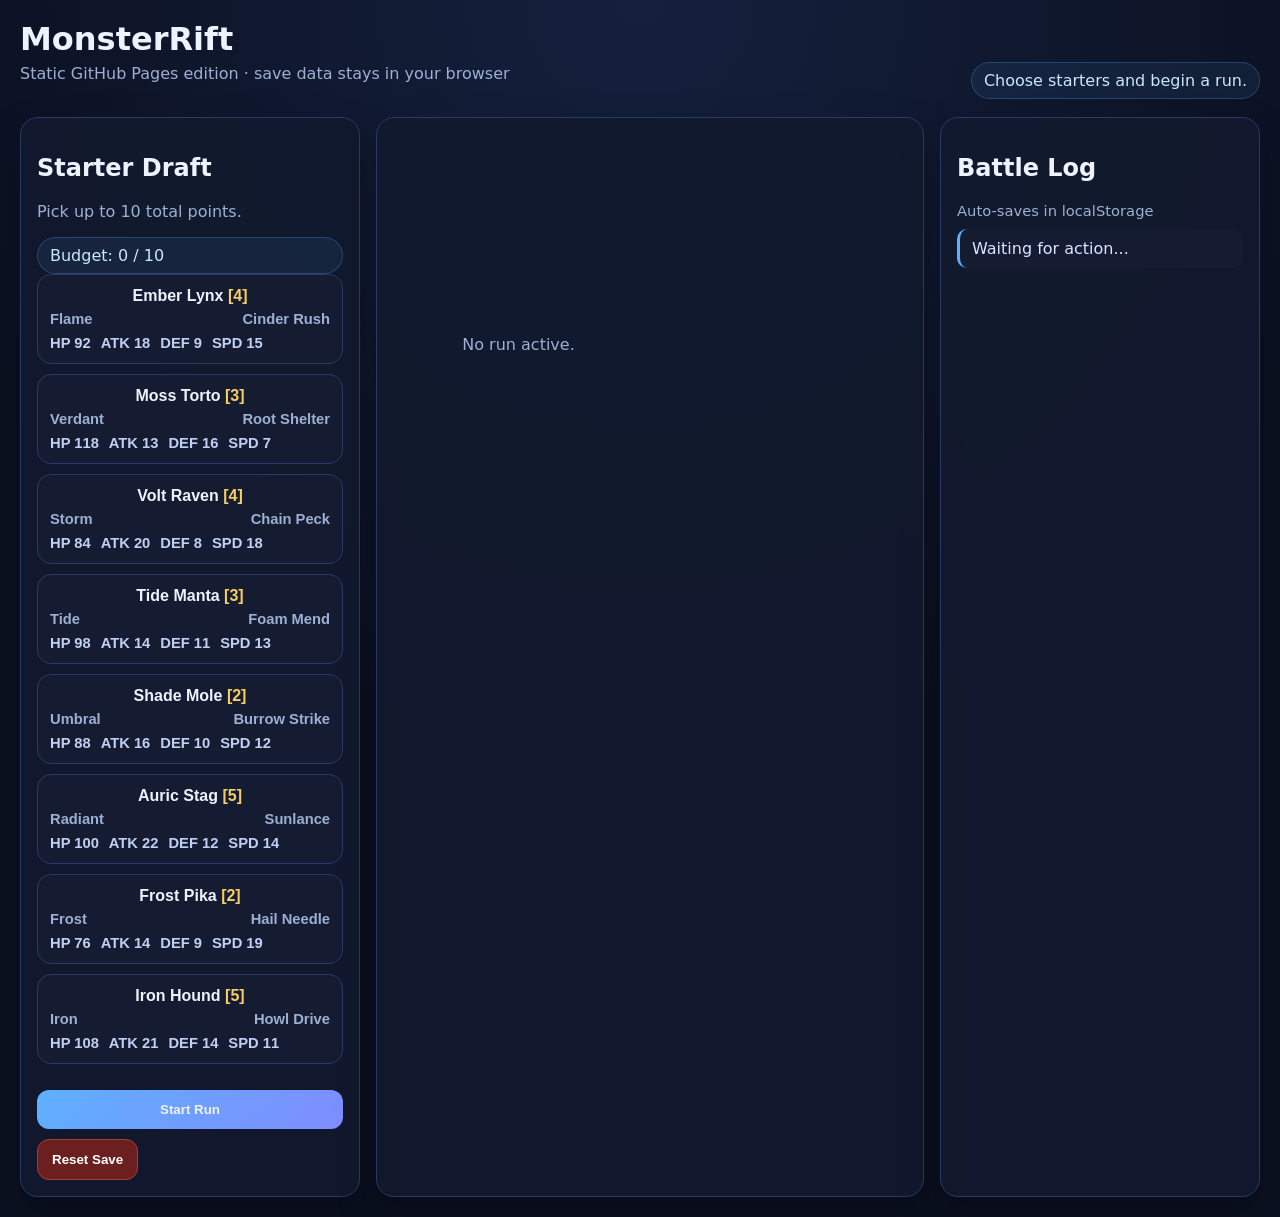
==== index.html @ 5acf32e7 "Add files via upload" ====
<!DOCTYPE html>
<html lang="en">
<head>
  <meta charset="UTF-8" />
  <meta name="viewport" content="width=device-width, initial-scale=1.0" />
  <title>MonsterRift</title>
  <link rel="stylesheet" href="./styles.css" />
</head>
<body>
  <div class="shell">
    <header>
      <div>
        <h1>MonsterRift</h1>
        <p class="subtitle">Static GitHub Pages edition · save data stays in your browser</p>
      </div>
      <div class="meta" id="runMeta">Choose starters and begin a run.</div>
    </header>

    <main class="layout">
      <section class="panel" id="leftPanel">
        <h2>Starter Draft</h2>
        <p class="hint">Pick up to 10 total points.</p>
        <div id="starterBudget" class="budget">Budget: 0 / 10</div>
        <div id="starterList" class="grid"></div>
        <div class="stack-buttons">
          <button id="startRunBtn" class="primary">Start Run</button>
          <button id="resetSaveBtn" class="danger">Reset Save</button>
        </div>
      </section>

      <section class="panel battle-panel">
        <div id="battleScreen" class="battle-screen empty">No run active.</div>
        <div id="rewardPanel" class="reward-panel hidden"></div>
        <div id="actions" class="actions hidden">
          <button data-action="attack">Attack</button>
          <button data-action="skill">Skill</button>
          <button data-action="guard">Guard</button>
          <button id="swapBtn">Swap</button>
        </div>
        <div id="swapPanel" class="swap-panel hidden"></div>
      </section>

      <section class="panel">
        <h2>Battle Log</h2>
        <div class="save-note">Auto-saves in localStorage</div>
        <div id="log" class="log"></div>
      </section>
    </main>
  </div>

  <script src="./game-core.js"></script>
  <script src="./app.js"></script>
</body>
</html>
---- styles.css ----
:root {
  --bg: #0b1020;
  --card: #151c31;
  --card-2: #1b2540;
  --line: #2b3964;
  --text: #edf3ff;
  --muted: #9db0d3;
  --accent: #5eb0ff;
  --accent-2: #83f2d7;
  --danger: #ff7a90;
  --gold: #f6cf62;
}
* { box-sizing: border-box; }
body {
  margin: 0;
  font-family: Inter, ui-sans-serif, system-ui, -apple-system, Segoe UI, sans-serif;
  background: radial-gradient(circle at top, #14203d, var(--bg) 55%);
  color: var(--text);
}
.shell { max-width: 1350px; margin: 0 auto; padding: 20px; }
header {
  display: flex; justify-content: space-between; align-items: end; gap: 16px; margin-bottom: 18px;
}
h1 { margin: 0; font-size: 2rem; }
.subtitle, .hint { color: var(--muted); margin-top: 6px; }
.layout {
  display: grid;
  grid-template-columns: 340px 1fr 320px;
  gap: 16px;
}
.panel {
  background: rgba(18, 25, 46, 0.92);
  border: 1px solid var(--line);
  border-radius: 18px;
  padding: 16px;
  box-shadow: 0 18px 40px rgba(0,0,0,0.22);
}
.grid { display: grid; gap: 10px; }
.starter-card, .member, .reward-card {
  background: var(--card);
  border: 1px solid var(--line);
  border-radius: 14px;
  padding: 12px;
}
.starter-card.selected { outline: 2px solid var(--accent-2); }
.starter-card h3, .member h3, .reward-card h3 { margin: 0 0 6px; font-size: 1rem; }
.row { display: flex; justify-content: space-between; gap: 8px; color: var(--muted); font-size: 0.92rem; }
.statline { display: flex; gap: 10px; flex-wrap: wrap; margin-top: 8px; color: #bfd0f3; font-size: 0.92rem; }
button {
  border: 1px solid var(--line);
  background: var(--card-2);
  color: var(--text);
  border-radius: 12px;
  padding: 12px 14px;
  cursor: pointer;
  font-weight: 700;
}
button:hover { filter: brightness(1.08); }
button.primary { width: 100%; margin-top: 14px; background: linear-gradient(135deg, var(--accent), #7f8cff); border: none; }
button:disabled { opacity: 0.5; cursor: not-allowed; }
.budget, .meta {
  background: rgba(94, 176, 255, 0.08);
  border: 1px solid rgba(94, 176, 255, 0.25);
  border-radius: 999px;
  padding: 8px 12px;
  color: #cbe6ff;
}
.battle-screen.empty {
  min-height: 420px;
  display: grid;
  place-items: center;
  color: var(--muted);
}
.battle-screen {
  min-height: 420px;
  display: grid;
  grid-template-columns: 1fr 1fr;
  gap: 12px;
}
.side {
  background: linear-gradient(180deg, rgba(255,255,255,0.03), rgba(255,255,255,0.01));
  border-radius: 16px;
  padding: 14px;
  border: 1px solid var(--line);
}
.big-name { font-size: 1.2rem; font-weight: 800; margin-bottom: 8px; }
.hpbar {
  width: 100%; height: 14px; background: #0d1325; border-radius: 999px; overflow: hidden; border: 1px solid var(--line);
}
.hpfill { height: 100%; background: linear-gradient(90deg, #72e6a6, #6cd0ff); }
.team { margin-top: 12px; display: grid; gap: 8px; }
.member.active { outline: 2px solid var(--gold); }
.actions { display: grid; grid-template-columns: repeat(4, 1fr); gap: 10px; margin-top: 14px; }
.log {
  min-height: 520px;
  display: grid;
  gap: 8px;
  align-content: start;
}
.log-item {
  background: var(--card);
  border-left: 3px solid var(--accent);
  padding: 10px 12px;
  border-radius: 10px;
  color: #d8e4ff;
}
.reward-panel, .swap-panel {
  margin-top: 14px;
  display: grid;
  gap: 10px;
}
.hidden { display: none !important; }
.footer-note { color: var(--muted); font-size: 0.86rem; margin-top: 6px; }
@media (max-width: 1100px) {
  .layout { grid-template-columns: 1fr; }
  .battle-screen { grid-template-columns: 1fr; }
}


.stack-buttons { display:flex; gap:10px; margin-top: 12px; flex-wrap:wrap; }
.danger { background:#6b1f1f; border:1px solid #a63d3d; color:#fff; }
.save-note { color: var(--muted); font-size: 0.92rem; margin-bottom: 10px; }
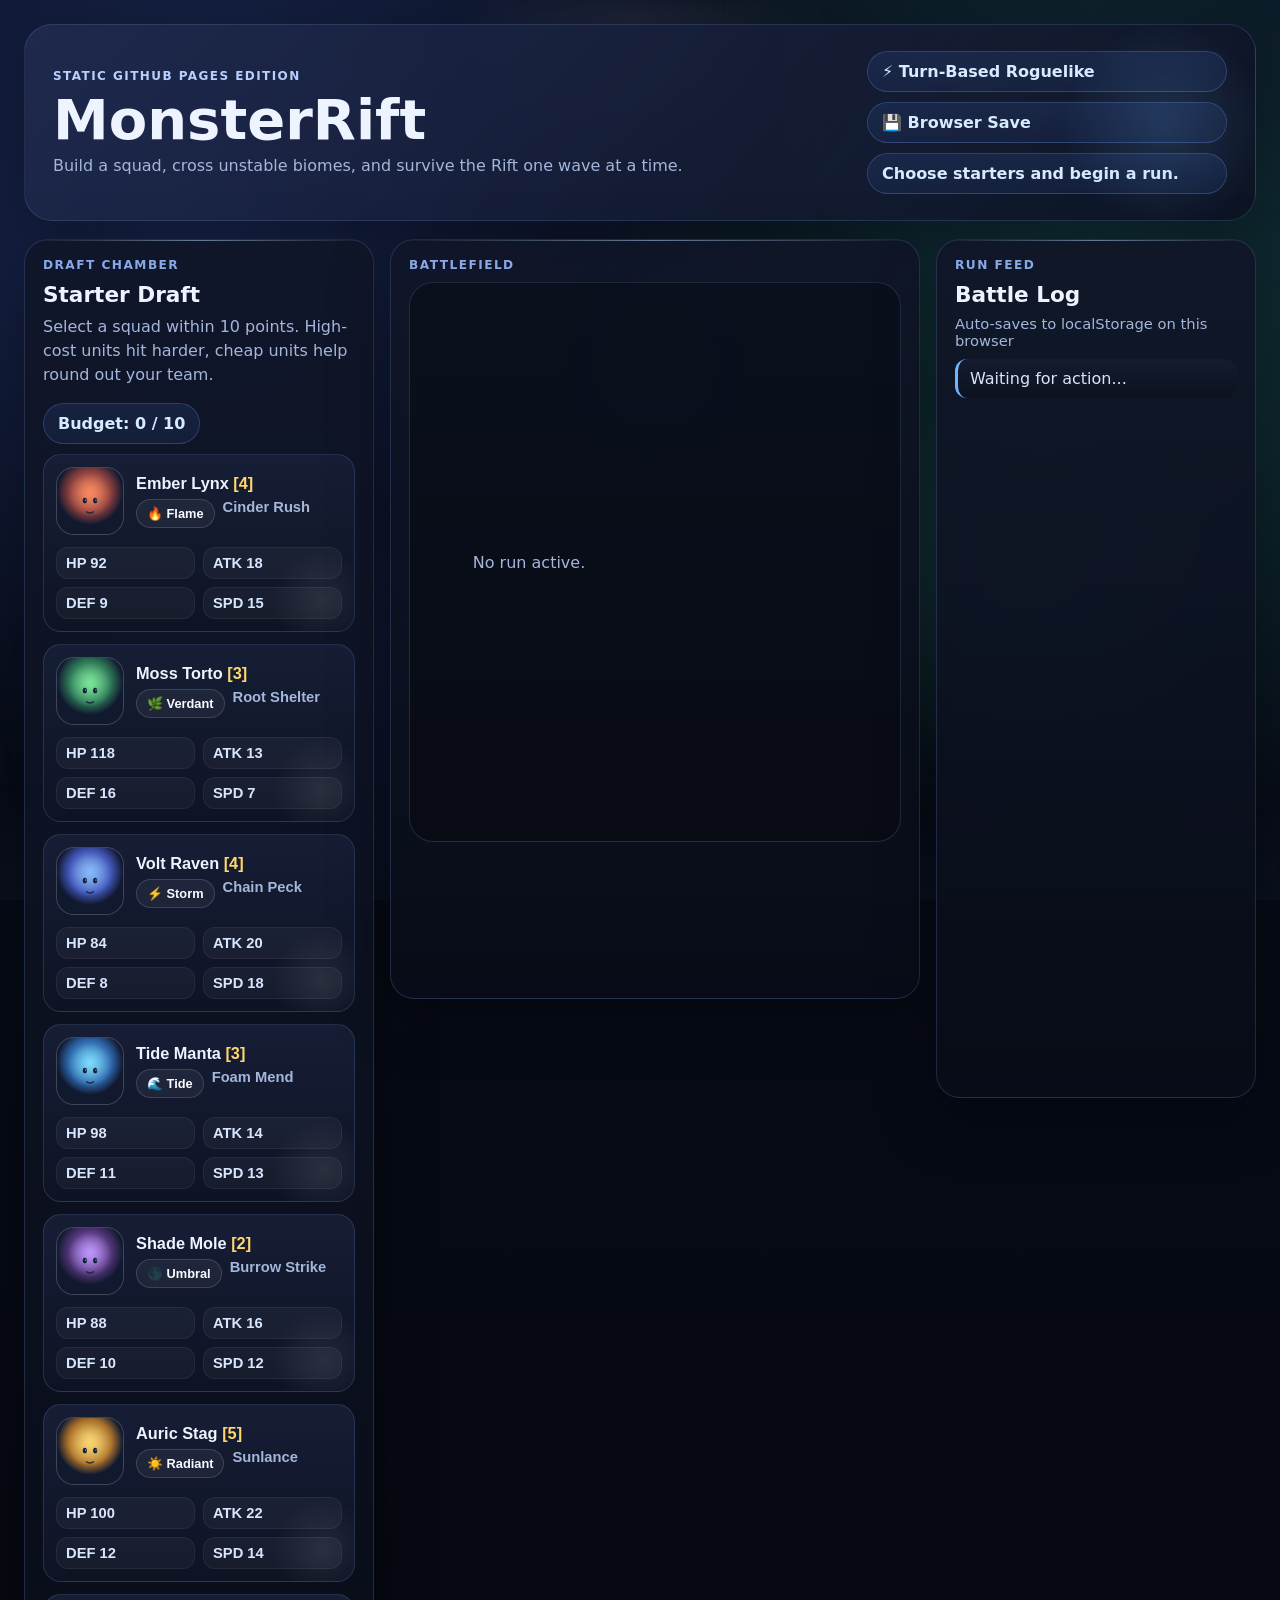
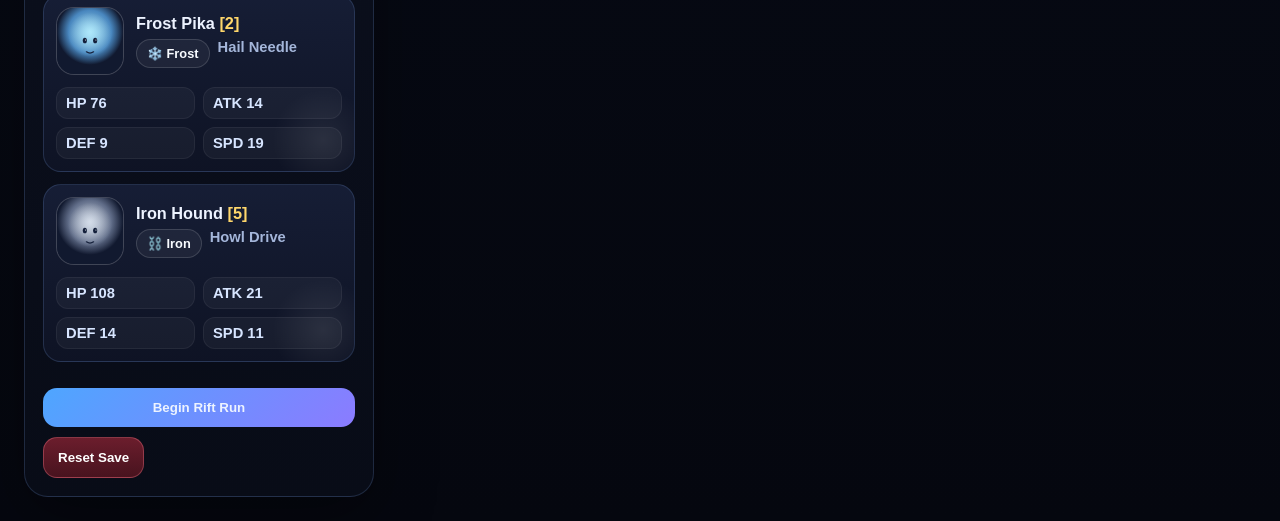
==== commit 18b17e78: "Add files via upload" ====
--- a/index.html
+++ b/index.html
@@ -7,42 +7,56 @@
   <link rel="stylesheet" href="./styles.css" />
 </head>
 <body>
+  <div class="bg-layer bg-a"></div>
+  <div class="bg-layer bg-b"></div>
+  <div class="bg-noise"></div>
+
   <div class="shell">
-    <header>
+    <header class="hero-header">
       <div>
+        <div class="eyebrow">Static GitHub Pages Edition</div>
         <h1>MonsterRift</h1>
-        <p class="subtitle">Static GitHub Pages edition · save data stays in your browser</p>
+        <p class="subtitle">Build a squad, cross unstable biomes, and survive the Rift one wave at a time.</p>
       </div>
-      <div class="meta" id="runMeta">Choose starters and begin a run.</div>
+      <div class="hero-badges">
+        <div class="meta-pill">⚡ Turn-Based Roguelike</div>
+        <div class="meta-pill">💾 Browser Save</div>
+        <div class="meta-pill" id="runMeta">Choose starters and begin a run.</div>
+      </div>
     </header>
 
     <main class="layout">
-      <section class="panel" id="leftPanel">
+      <section class="panel draft-panel" id="leftPanel">
+        <div class="panel-topline">Draft Chamber</div>
         <h2>Starter Draft</h2>
-        <p class="hint">Pick up to 10 total points.</p>
-        <div id="starterBudget" class="budget">Budget: 0 / 10</div>
+        <p class="hint">Select a squad within 10 points. High-cost units hit harder, cheap units help round out your team.</p>
+        <div class="budget-wrap">
+          <div id="starterBudget" class="budget">Budget: 0 / 10</div>
+        </div>
         <div id="starterList" class="grid"></div>
         <div class="stack-buttons">
-          <button id="startRunBtn" class="primary">Start Run</button>
+          <button id="startRunBtn" class="primary">Begin Rift Run</button>
           <button id="resetSaveBtn" class="danger">Reset Save</button>
         </div>
       </section>
 
       <section class="panel battle-panel">
+        <div class="panel-topline">Battlefield</div>
         <div id="battleScreen" class="battle-screen empty">No run active.</div>
         <div id="rewardPanel" class="reward-panel hidden"></div>
         <div id="actions" class="actions hidden">
-          <button data-action="attack">Attack</button>
-          <button data-action="skill">Skill</button>
-          <button data-action="guard">Guard</button>
-          <button id="swapBtn">Swap</button>
+          <button data-action="attack">⚔ Attack</button>
+          <button data-action="skill">✦ Skill</button>
+          <button data-action="guard">🛡 Guard</button>
+          <button id="swapBtn">⇄ Swap</button>
         </div>
         <div id="swapPanel" class="swap-panel hidden"></div>
       </section>
 
-      <section class="panel">
+      <section class="panel log-panel">
+        <div class="panel-topline">Run Feed</div>
         <h2>Battle Log</h2>
-        <div class="save-note">Auto-saves in localStorage</div>
+        <div class="save-note">Auto-saves to localStorage on this browser</div>
         <div id="log" class="log"></div>
       </section>
     </main>
--- a/styles.css
+++ b/styles.css
@@ -1,122 +1,536 @@
 :root {
-  --bg: #0b1020;
-  --card: #151c31;
-  --card-2: #1b2540;
-  --line: #2b3964;
+  --bg: #070b16;
+  --bg-2: #10162a;
+  --card: rgba(14, 20, 38, 0.88);
+  --card-2: rgba(27, 36, 61, 0.92);
+  --card-3: rgba(19, 27, 47, 0.74);
+  --line: rgba(111, 146, 211, 0.22);
+  --line-strong: rgba(111, 146, 211, 0.46);
   --text: #edf3ff;
-  --muted: #9db0d3;
-  --accent: #5eb0ff;
-  --accent-2: #83f2d7;
-  --danger: #ff7a90;
-  --gold: #f6cf62;
-}
+  --muted: #a4b6da;
+  --accent: #70b4ff;
+  --accent-2: #6ff0df;
+  --danger: #ff8398;
+  --gold: #ffd76b;
+  --shadow: 0 18px 60px rgba(0, 0, 0, 0.35);
+}
+
 * { box-sizing: border-box; }
+
+html, body { min-height: 100%; }
+
 body {
   margin: 0;
   font-family: Inter, ui-sans-serif, system-ui, -apple-system, Segoe UI, sans-serif;
-  background: radial-gradient(circle at top, #14203d, var(--bg) 55%);
   color: var(--text);
-}
-.shell { max-width: 1350px; margin: 0 auto; padding: 20px; }
-header {
-  display: flex; justify-content: space-between; align-items: end; gap: 16px; margin-bottom: 18px;
-}
-h1 { margin: 0; font-size: 2rem; }
-.subtitle, .hint { color: var(--muted); margin-top: 6px; }
+  background:
+    radial-gradient(circle at 15% 10%, rgba(78, 119, 255, 0.22), transparent 26%),
+    radial-gradient(circle at 85% 15%, rgba(54, 234, 192, 0.18), transparent 25%),
+    linear-gradient(180deg, #0a1020 0%, #070b16 45%, #05070f 100%);
+  overflow-x: hidden;
+}
+
+.bg-layer {
+  position: fixed;
+  inset: 0;
+  pointer-events: none;
+  z-index: 0;
+}
+.bg-a {
+  background-image:
+    radial-gradient(circle at 20% 80%, rgba(71, 112, 236, 0.18), transparent 20%),
+    radial-gradient(circle at 80% 65%, rgba(93, 255, 214, 0.10), transparent 18%),
+    radial-gradient(circle at 50% 0%, rgba(255,255,255,0.08), transparent 18%);
+  filter: blur(12px);
+}
+.bg-b {
+  background:
+    linear-gradient(transparent 0, transparent calc(100% - 120px), rgba(88, 120, 201, 0.10)),
+    repeating-linear-gradient(90deg, transparent 0 90px, rgba(255,255,255,0.025) 90px 91px);
+  opacity: 0.5;
+}
+.bg-noise {
+  position: fixed;
+  inset: 0;
+  pointer-events: none;
+  z-index: 0;
+  opacity: 0.06;
+  background-image:
+    radial-gradient(#fff 0.7px, transparent 0.7px),
+    radial-gradient(#fff 0.6px, transparent 0.6px);
+  background-size: 38px 38px, 26px 26px;
+  background-position: 0 0, 14px 17px;
+}
+
+.shell {
+  position: relative;
+  z-index: 1;
+  max-width: 1400px;
+  margin: 0 auto;
+  padding: 24px;
+}
+
+.hero-header {
+  display: flex;
+  justify-content: space-between;
+  gap: 20px;
+  align-items: flex-end;
+  margin-bottom: 18px;
+  padding: 26px 28px;
+  border: 1px solid var(--line);
+  border-radius: 28px;
+  background:
+    linear-gradient(135deg, rgba(32, 43, 79, 0.88), rgba(13, 18, 35, 0.92)),
+    radial-gradient(circle at 80% 30%, rgba(93,255,214,0.08), transparent 32%);
+  box-shadow: var(--shadow);
+  overflow: hidden;
+  position: relative;
+}
+.hero-header::after {
+  content: "";
+  position: absolute;
+  right: -30px;
+  top: -20px;
+  width: 240px;
+  height: 240px;
+  border-radius: 50%;
+  background: radial-gradient(circle, rgba(112,180,255,0.16), transparent 62%);
+}
+.eyebrow {
+  display: inline-block;
+  margin-bottom: 10px;
+  color: #b9cfff;
+  font-weight: 800;
+  letter-spacing: 0.12em;
+  text-transform: uppercase;
+  font-size: 0.75rem;
+}
+h1 {
+  margin: 0;
+  font-size: clamp(2.2rem, 5vw, 3.5rem);
+  line-height: 0.95;
+}
+h2 { margin: 0 0 8px; font-size: 1.35rem; }
+.subtitle, .hint { color: var(--muted); margin-top: 8px; line-height: 1.5; }
+.hero-badges {
+  display: flex;
+  flex-direction: column;
+  gap: 10px;
+  min-width: min(360px, 100%);
+}
+.meta-pill, .budget, .meta {
+  background: linear-gradient(180deg, rgba(84, 135, 255, 0.12), rgba(84, 135, 255, 0.08));
+  border: 1px solid rgba(118, 160, 255, 0.25);
+  border-radius: 999px;
+  padding: 10px 14px;
+  color: #d7ebff;
+  font-weight: 600;
+  backdrop-filter: blur(10px);
+}
+
 .layout {
   display: grid;
-  grid-template-columns: 340px 1fr 320px;
+  grid-template-columns: 350px minmax(0, 1fr) 320px;
   gap: 16px;
-}
+  align-items: start;
+}
+
 .panel {
-  background: rgba(18, 25, 46, 0.92);
+  background:
+    linear-gradient(180deg, rgba(16, 22, 40, 0.92), rgba(9, 13, 24, 0.92));
+  border: 1px solid var(--line);
+  border-radius: 24px;
+  padding: 18px;
+  box-shadow: var(--shadow);
+  position: relative;
+  overflow: hidden;
+}
+.panel::before {
+  content: "";
+  position: absolute;
+  inset: 0 0 auto 0;
+  height: 1px;
+  background: linear-gradient(90deg, transparent, rgba(190,219,255,0.5), transparent);
+}
+.panel-topline {
+  color: #88a8e8;
+  font-size: 0.76rem;
+  text-transform: uppercase;
+  letter-spacing: 0.12em;
+  font-weight: 800;
+  margin-bottom: 10px;
+}
+
+.grid { display: grid; gap: 12px; }
+
+.starter-card,
+.member,
+.reward-card {
+  background: linear-gradient(180deg, rgba(23, 31, 55, 0.95), rgba(15, 20, 37, 0.95));
   border: 1px solid var(--line);
   border-radius: 18px;
-  padding: 16px;
-  box-shadow: 0 18px 40px rgba(0,0,0,0.22);
-}
-.grid { display: grid; gap: 10px; }
-.starter-card, .member, .reward-card {
-  background: var(--card);
-  border: 1px solid var(--line);
-  border-radius: 14px;
   padding: 12px;
-}
-.starter-card.selected { outline: 2px solid var(--accent-2); }
-.starter-card h3, .member h3, .reward-card h3 { margin: 0 0 6px; font-size: 1rem; }
-.row { display: flex; justify-content: space-between; gap: 8px; color: var(--muted); font-size: 0.92rem; }
-.statline { display: flex; gap: 10px; flex-wrap: wrap; margin-top: 8px; color: #bfd0f3; font-size: 0.92rem; }
+  text-align: left;
+  position: relative;
+  overflow: hidden;
+}
+.starter-card::after,
+.reward-card::after {
+  content: "";
+  position: absolute;
+  right: -24px;
+  bottom: -24px;
+  width: 110px;
+  height: 110px;
+  border-radius: 50%;
+  background: radial-gradient(circle, rgba(255,255,255,0.08), transparent 65%);
+}
+.starter-card.selected {
+  border-color: rgba(120, 245, 223, 0.8);
+  box-shadow: 0 0 0 2px rgba(120, 245, 223, 0.18), 0 10px 30px rgba(0,0,0,0.25);
+  transform: translateY(-1px);
+}
+.starter-card h3, .member h3, .reward-card h3 {
+  margin: 0 0 6px;
+  font-size: 1.02rem;
+}
+
+.card-head {
+  display: flex;
+  gap: 12px;
+  align-items: center;
+}
+.portrait {
+  width: 68px;
+  height: 68px;
+  border-radius: 18px;
+  border: 1px solid rgba(255,255,255,0.16);
+  background: rgba(255,255,255,0.04);
+  flex: 0 0 auto;
+  overflow: hidden;
+  box-shadow: inset 0 1px 0 rgba(255,255,255,0.06);
+}
+.portrait img {
+  width: 100%;
+  height: 100%;
+  object-fit: cover;
+  display: block;
+}
+.element-badge {
+  display: inline-flex;
+  align-items: center;
+  gap: 6px;
+  border-radius: 999px;
+  padding: 6px 10px;
+  font-size: 0.8rem;
+  font-weight: 700;
+  color: #f8fbff;
+  border: 1px solid rgba(255,255,255,0.14);
+  background: rgba(255,255,255,0.05);
+}
+.tier-tag {
+  color: var(--gold);
+  font-weight: 800;
+}
+.row {
+  display: flex;
+  justify-content: space-between;
+  gap: 8px;
+  color: var(--muted);
+  font-size: 0.92rem;
+}
+.statline {
+  display: grid;
+  grid-template-columns: repeat(2, minmax(0,1fr));
+  gap: 8px;
+  margin-top: 12px;
+  color: #d7e5ff;
+  font-size: 0.92rem;
+}
+.stat-pill {
+  padding: 7px 9px;
+  border-radius: 12px;
+  background: rgba(255,255,255,0.04);
+  border: 1px solid rgba(255,255,255,0.06);
+}
 button {
   border: 1px solid var(--line);
-  background: var(--card-2);
+  background: linear-gradient(180deg, rgba(31, 40, 67, 0.95), rgba(18, 24, 43, 0.95));
   color: var(--text);
-  border-radius: 12px;
+  border-radius: 14px;
   padding: 12px 14px;
   cursor: pointer;
-  font-weight: 700;
-}
-button:hover { filter: brightness(1.08); }
-button.primary { width: 100%; margin-top: 14px; background: linear-gradient(135deg, var(--accent), #7f8cff); border: none; }
-button:disabled { opacity: 0.5; cursor: not-allowed; }
-.budget, .meta {
-  background: rgba(94, 176, 255, 0.08);
-  border: 1px solid rgba(94, 176, 255, 0.25);
-  border-radius: 999px;
-  padding: 8px 12px;
-  color: #cbe6ff;
-}
+  font-weight: 800;
+  transition: transform 0.14s ease, filter 0.14s ease, border-color 0.14s ease;
+}
+button:hover { filter: brightness(1.08); transform: translateY(-1px); }
+button.primary {
+  width: 100%;
+  margin-top: 14px;
+  background: linear-gradient(135deg, #4ea6ff, #8b7bff);
+  border: none;
+}
+button:disabled {
+  opacity: 0.45;
+  cursor: not-allowed;
+  transform: none;
+}
+
+.stack-buttons {
+  display: flex;
+  gap: 10px;
+  margin-top: 12px;
+  flex-wrap: wrap;
+}
+.danger {
+  background: linear-gradient(180deg, rgba(113,31,46,0.95), rgba(76,20,31,0.95));
+  border: 1px solid rgba(255, 124, 145, 0.35);
+  color: #fff;
+}
+.save-note { color: var(--muted); font-size: 0.92rem; margin-bottom: 10px; }
+.budget-wrap { display: flex; margin: 14px 0 10px; }
+
+.battle-panel { min-height: 760px; }
+
 .battle-screen.empty {
-  min-height: 420px;
+  min-height: 560px;
   display: grid;
   place-items: center;
   color: var(--muted);
+  border-radius: 24px;
+  background:
+    linear-gradient(180deg, rgba(10,16,29,0.95), rgba(9,12,20,0.95)),
+    radial-gradient(circle at 50% 15%, rgba(100, 171, 255, 0.10), transparent 26%);
+  border: 1px solid var(--line);
 }
 .battle-screen {
-  min-height: 420px;
+  min-height: 560px;
   display: grid;
   grid-template-columns: 1fr 1fr;
-  gap: 12px;
-}
-.side {
-  background: linear-gradient(180deg, rgba(255,255,255,0.03), rgba(255,255,255,0.01));
+  gap: 14px;
+}
+.battle-side {
+  border-radius: 22px;
+  padding: 16px;
+  border: 1px solid var(--line);
+  background:
+    linear-gradient(180deg, rgba(28, 38, 66, 0.42), rgba(10, 14, 28, 0.88)),
+    radial-gradient(circle at 50% 18%, rgba(255,255,255,0.08), transparent 22%);
+  position: relative;
+  overflow: hidden;
+  display: flex;
+  flex-direction: column;
+  gap: 14px;
+}
+.battle-side.player {
+  background:
+    linear-gradient(180deg, rgba(21, 48, 82, 0.54), rgba(10, 14, 28, 0.88)),
+    radial-gradient(circle at 30% 18%, rgba(111, 240, 223, 0.12), transparent 25%);
+}
+.battle-side.enemy {
+  background:
+    linear-gradient(180deg, rgba(68, 31, 56, 0.54), rgba(10, 14, 28, 0.88)),
+    radial-gradient(circle at 70% 18%, rgba(255, 123, 160, 0.12), transparent 25%);
+}
+.stage {
+  position: relative;
+  min-height: 290px;
+  border-radius: 20px;
+  overflow: hidden;
+  border: 1px solid rgba(255,255,255,0.08);
+}
+.stage::before {
+  content: "";
+  position: absolute;
+  inset: 0;
+  background:
+    linear-gradient(180deg, rgba(90, 145, 255, 0.22), rgba(36, 58, 110, 0.08) 45%, rgba(8,12,22,0.26) 46%),
+    linear-gradient(180deg, transparent 0 68%, rgba(55, 78, 125, 0.9) 68%, rgba(16, 24, 42, 0.96) 100%);
+}
+.stage::after {
+  content: "";
+  position: absolute;
+  left: 10%;
+  right: 10%;
+  bottom: 18px;
+  height: 46px;
+  border-radius: 50%;
+  background: radial-gradient(circle, rgba(0,0,0,0.42), transparent 70%);
+  filter: blur(10px);
+}
+.biome-astral.stage::before { background:
+  linear-gradient(180deg, rgba(125, 116, 255, 0.30), rgba(61, 88, 184, 0.12) 45%, rgba(8,12,22,0.26) 46%),
+  linear-gradient(180deg, transparent 0 68%, rgba(53, 68, 118, 0.88) 68%, rgba(16, 24, 42, 0.96) 100%);
+}
+.biome-verdant.stage::before { background:
+  linear-gradient(180deg, rgba(89, 180, 137, 0.28), rgba(42, 115, 88, 0.10) 45%, rgba(8,12,22,0.26) 46%),
+  linear-gradient(180deg, transparent 0 68%, rgba(42, 88, 64, 0.90) 68%, rgba(16, 24, 42, 0.96) 100%);
+}
+.biome-cinder.stage::before { background:
+  linear-gradient(180deg, rgba(255, 145, 90, 0.28), rgba(117, 66, 39, 0.12) 45%, rgba(8,12,22,0.26) 46%),
+  linear-gradient(180deg, transparent 0 68%, rgba(97, 54, 38, 0.92) 68%, rgba(16, 24, 42, 0.96) 100%);
+}
+.biome-glacier.stage::before { background:
+  linear-gradient(180deg, rgba(143, 217, 255, 0.28), rgba(69, 116, 145, 0.10) 45%, rgba(8,12,22,0.26) 46%),
+  linear-gradient(180deg, transparent 0 68%, rgba(53, 84, 110, 0.90) 68%, rgba(16, 24, 42, 0.96) 100%);
+}
+.biome-iron.stage::before { background:
+  linear-gradient(180deg, rgba(178, 193, 222, 0.22), rgba(88, 97, 120, 0.10) 45%, rgba(8,12,22,0.26) 46%),
+  linear-gradient(180deg, transparent 0 68%, rgba(58, 66, 85, 0.90) 68%, rgba(16, 24, 42, 0.96) 100%);
+}
+.stage-portrait {
+  position: absolute;
+  left: 50%;
+  bottom: 38px;
+  transform: translateX(-50%);
+  width: min(74%, 320px);
+  aspect-ratio: 1;
+  filter: drop-shadow(0 16px 30px rgba(0,0,0,0.45));
+}
+.stage-portrait img {
+  width: 100%;
+  height: 100%;
+  object-fit: contain;
+}
+.side-header {
+  display: flex;
+  justify-content: space-between;
+  gap: 8px;
+  align-items: center;
+}
+.big-name {
+  font-size: 1.28rem;
+  font-weight: 900;
+  margin-bottom: 8px;
+}
+.unit-meta {
+  display: flex;
+  flex-wrap: wrap;
+  gap: 8px;
+}
+.meta-chip {
+  padding: 6px 10px;
+  border-radius: 999px;
+  background: rgba(255,255,255,0.06);
+  border: 1px solid rgba(255,255,255,0.10);
+  color: #d8e8ff;
+  font-size: 0.82rem;
+  font-weight: 700;
+}
+.hpbar {
+  width: 100%;
+  height: 16px;
+  background: #090f1d;
+  border-radius: 999px;
+  overflow: hidden;
+  border: 1px solid rgba(255,255,255,0.08);
+}
+.hpfill {
+  height: 100%;
+  background: linear-gradient(90deg, #61e192, #5ed6ff);
+}
+.enemy .hpfill {
+  background: linear-gradient(90deg, #ffa16d, #ff6aa7);
+}
+.unit-stats {
+  display: grid;
+  grid-template-columns: repeat(2, minmax(0,1fr));
+  gap: 8px;
+}
+.info-card {
+  padding: 10px 12px;
+  border-radius: 14px;
+  background: rgba(255,255,255,0.04);
+  border: 1px solid rgba(255,255,255,0.06);
+  color: #d7e5ff;
+}
+.info-card strong {
+  display: block;
+  margin-bottom: 3px;
+  font-size: 0.74rem;
+  color: #9fc1ff;
+  letter-spacing: 0.08em;
+  text-transform: uppercase;
+}
+.team {
+  margin-top: 4px;
+  display: grid;
+  gap: 8px;
+}
+.member {
+  display: grid;
+  grid-template-columns: 54px 1fr;
+  gap: 10px;
+  align-items: center;
+}
+.member.active {
+  border-color: rgba(255, 214, 99, 0.62);
+  box-shadow: inset 0 0 0 1px rgba(255, 214, 99, 0.30);
+}
+.member.small { padding: 10px; }
+.member-portrait {
+  width: 54px;
+  height: 54px;
+  border-radius: 14px;
+  overflow: hidden;
+  background: rgba(255,255,255,0.04);
+  border: 1px solid rgba(255,255,255,0.08);
+}
+.member-portrait img {
+  width: 100%;
+  height: 100%;
+  object-fit: cover;
+}
+.member-status {
+  font-size: 0.82rem;
+  color: #b8c9ea;
+}
+
+.actions {
+  display: grid;
+  grid-template-columns: repeat(4, 1fr);
+  gap: 10px;
+  margin-top: 14px;
+}
+.actions button {
+  min-height: 54px;
   border-radius: 16px;
-  padding: 14px;
-  border: 1px solid var(--line);
-}
-.big-name { font-size: 1.2rem; font-weight: 800; margin-bottom: 8px; }
-.hpbar {
-  width: 100%; height: 14px; background: #0d1325; border-radius: 999px; overflow: hidden; border: 1px solid var(--line);
-}
-.hpfill { height: 100%; background: linear-gradient(90deg, #72e6a6, #6cd0ff); }
-.team { margin-top: 12px; display: grid; gap: 8px; }
-.member.active { outline: 2px solid var(--gold); }
-.actions { display: grid; grid-template-columns: repeat(4, 1fr); gap: 10px; margin-top: 14px; }
+}
+
 .log {
-  min-height: 520px;
+  min-height: 720px;
   display: grid;
   gap: 8px;
   align-content: start;
 }
 .log-item {
-  background: var(--card);
+  background: linear-gradient(180deg, rgba(20, 28, 48, 0.95), rgba(12, 18, 31, 0.95));
   border-left: 3px solid var(--accent);
   padding: 10px 12px;
-  border-radius: 10px;
+  border-radius: 12px;
   color: #d8e4ff;
 }
-.reward-panel, .swap-panel {
+.reward-panel,
+.swap-panel {
   margin-top: 14px;
   display: grid;
   gap: 10px;
 }
+.reward-panel h2 { margin: 0 0 4px; }
 .hidden { display: none !important; }
 .footer-note { color: var(--muted); font-size: 0.86rem; margin-top: 6px; }
-@media (max-width: 1100px) {
+
+@media (max-width: 1180px) {
   .layout { grid-template-columns: 1fr; }
   .battle-screen { grid-template-columns: 1fr; }
-}
-
-
-.stack-buttons { display:flex; gap:10px; margin-top: 12px; flex-wrap:wrap; }
-.danger { background:#6b1f1f; border:1px solid #a63d3d; color:#fff; }
-.save-note { color: var(--muted); font-size: 0.92rem; margin-bottom: 10px; }
+  .battle-panel { min-height: auto; }
+  .log { min-height: auto; }
+  .hero-header { flex-direction: column; align-items: flex-start; }
+  .hero-badges { min-width: 0; width: 100%; }
+}
+@media (max-width: 680px) {
+  .shell { padding: 14px; }
+  .hero-header, .panel { border-radius: 20px; padding: 16px; }
+  .actions { grid-template-columns: repeat(2, 1fr); }
+  .statline, .unit-stats { grid-template-columns: 1fr 1fr; }
+}
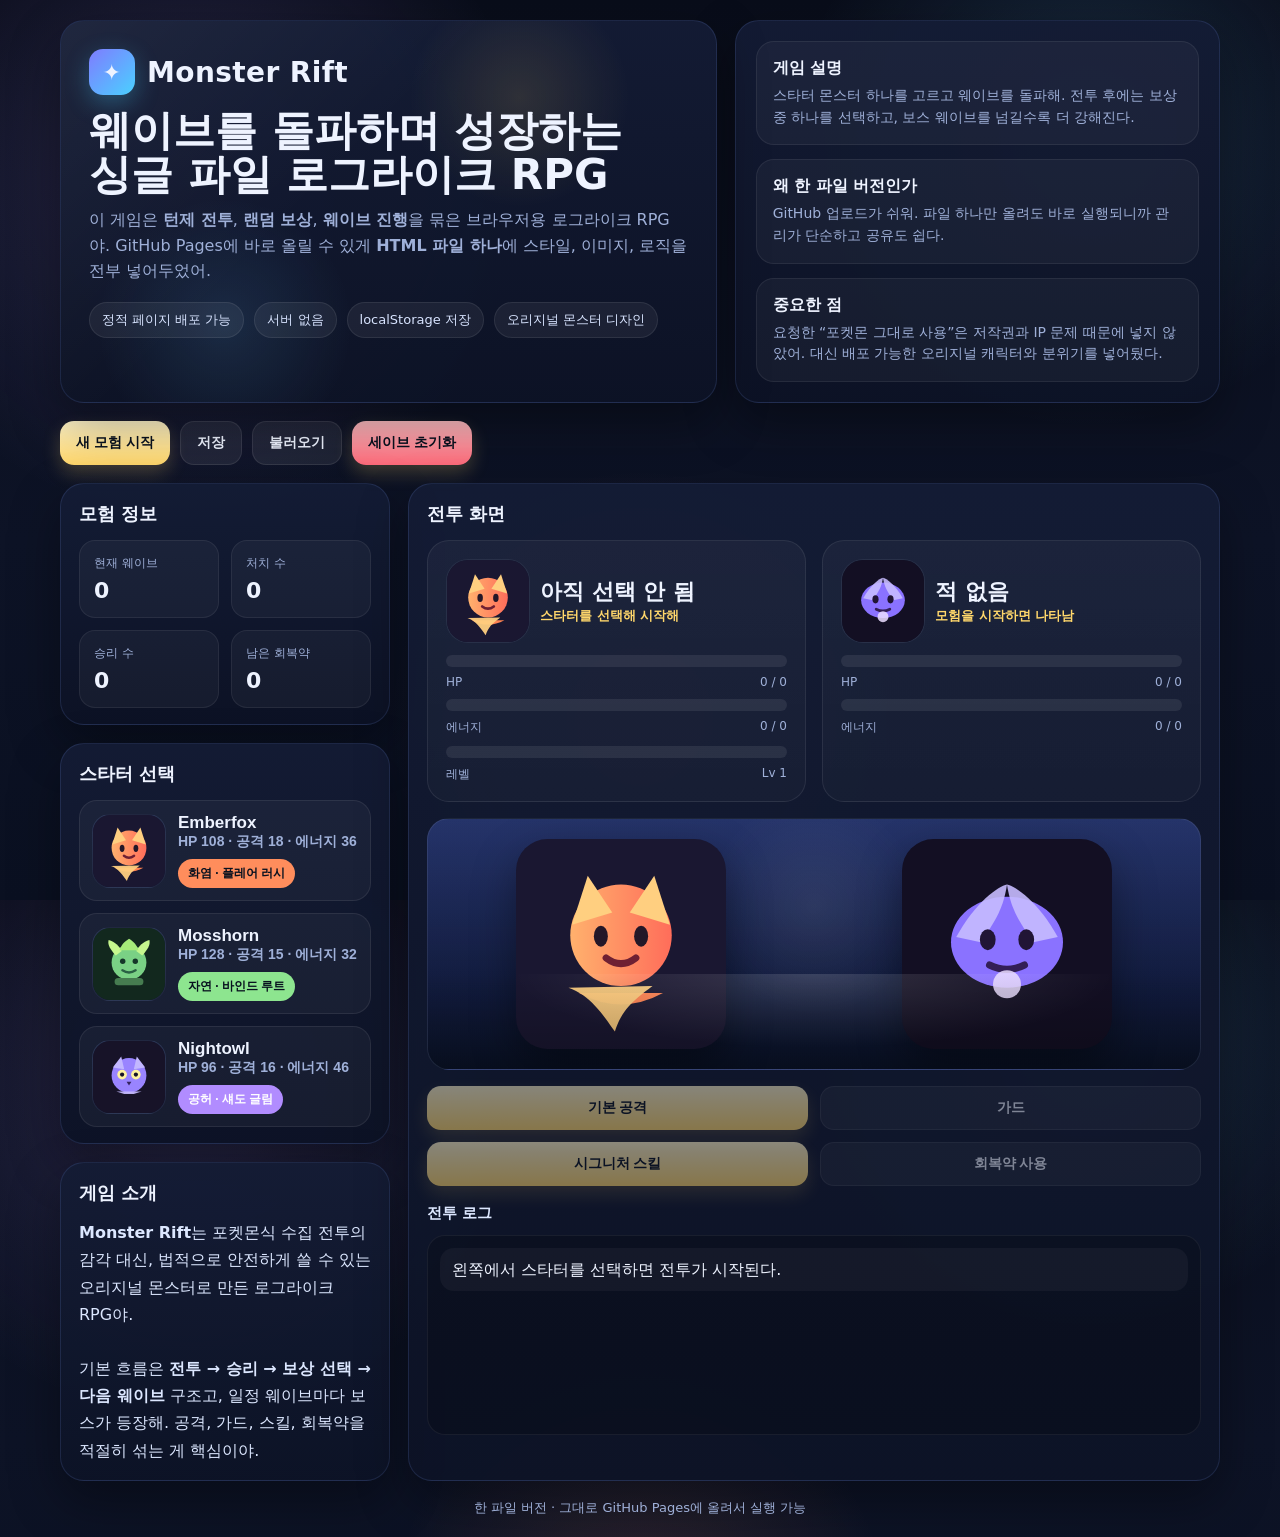
==== commit 93ea15ba: "Rename Index.html to index.html" ====
--- a/index.html
+++ b/index.html
@@ -1,68 +1,637 @@
 <!DOCTYPE html>
-<html lang="en">
+<html lang="ko">
 <head>
   <meta charset="UTF-8" />
   <meta name="viewport" content="width=device-width, initial-scale=1.0" />
-  <title>MonsterRift</title>
-  <link rel="stylesheet" href="./styles.css" />
+  <title>Monster Rift - Single File Roguelike</title>
+  <style>
+    :root{
+      --bg:#0b1020; --panel:#121a31; --panel2:#17213d; --line:#2a3763; --text:#eef3ff; --muted:#9fb0d8;
+      --gold:#ffd76b; --hp:#ff6b7b; --mana:#6bc5ff; --heal:#66e0a3; --fire:#ff8d5c; --leaf:#8de58f; --void:#b18cff;
+      --shadow:0 20px 50px rgba(0,0,0,.35);
+    }
+    *{box-sizing:border-box}
+    html,body{height:100%}
+    body{
+      margin:0; color:var(--text); font-family:Inter, Pretendard, system-ui, -apple-system, Segoe UI, Roboto, sans-serif;
+      background:
+        radial-gradient(circle at 15% 20%, rgba(177,140,255,.18), transparent 26%),
+        radial-gradient(circle at 85% 15%, rgba(107,197,255,.16), transparent 22%),
+        radial-gradient(circle at 50% 80%, rgba(255,141,92,.14), transparent 26%),
+        linear-gradient(180deg, #090d1a, #0d1326 60%, #0a1021);
+      min-height:100vh;
+    }
+    .wrap{max-width:1200px; margin:0 auto; padding:20px}
+    .hero{
+      display:grid; grid-template-columns:1.15fr .85fr; gap:18px; margin-bottom:18px;
+    }
+    .panel{
+      background:linear-gradient(180deg, rgba(20,28,53,.95), rgba(13,19,38,.95));
+      border:1px solid rgba(130,160,255,.14); border-radius:24px; box-shadow:var(--shadow);
+      overflow:hidden;
+    }
+    .hero-main{position:relative; min-height:280px; padding:28px; isolation:isolate}
+    .hero-main::before{
+      content:""; position:absolute; inset:0;
+      background:
+        radial-gradient(circle at 70% 20%, rgba(255,215,107,.12), transparent 20%),
+        radial-gradient(circle at 25% 80%, rgba(107,197,255,.12), transparent 22%),
+        linear-gradient(135deg, rgba(255,255,255,.05), transparent 42%);
+      z-index:-1;
+    }
+    .logo{display:flex; align-items:center; gap:12px; font-weight:800; font-size:28px; letter-spacing:.4px}
+    .logo-badge{
+      width:46px; height:46px; border-radius:14px; display:grid; place-items:center; font-size:22px;
+      background:linear-gradient(135deg, #7f7cff, #4ad1ff); box-shadow:0 8px 24px rgba(74,209,255,.3);
+    }
+    h1{margin:14px 0 10px; font-size:42px; line-height:1.05}
+    .sub{color:var(--muted); max-width:680px; line-height:1.6}
+    .tags{display:flex; flex-wrap:wrap; gap:10px; margin-top:18px}
+    .tag{padding:8px 12px; border-radius:999px; background:rgba(255,255,255,.06); border:1px solid rgba(255,255,255,.08); color:#d8e4ff; font-size:13px}
+    .hero-side{padding:20px; display:grid; gap:14px}
+    .mini-card{padding:16px; border-radius:18px; background:rgba(255,255,255,.04); border:1px solid rgba(255,255,255,.07)}
+    .mini-title{font-weight:700; margin-bottom:6px}
+    .mini-text{color:var(--muted); font-size:14px; line-height:1.55}
+
+    .toolbar{display:flex; flex-wrap:wrap; gap:10px; margin:16px 0 18px}
+    button{
+      appearance:none; border:none; cursor:pointer; color:#08111f; background:linear-gradient(180deg,#fff4c9,#ffd76b);
+      border-radius:14px; padding:12px 16px; font-weight:800; font-size:14px; box-shadow:0 8px 18px rgba(255,215,107,.22);
+      transition:.18s transform,.18s opacity,.18s box-shadow;
+    }
+    button.secondary{background:rgba(255,255,255,.07); color:var(--text); box-shadow:none; border:1px solid rgba(255,255,255,.09)}
+    button.danger{background:linear-gradient(180deg,#ffbdc2,#ff6b7b)}
+    button:hover{transform:translateY(-1px)} button:active{transform:translateY(1px)} button:disabled{opacity:.5; cursor:not-allowed}
+
+    .game-grid{display:grid; grid-template-columns:330px 1fr; gap:18px}
+    .side-stack{display:grid; gap:18px}
+    .box{padding:18px 18px 16px}
+    .box h2{margin:0 0 14px; font-size:18px}
+    .box h3{margin:0 0 12px; font-size:15px; color:#dce7ff}
+    .muted{color:var(--muted)}
+
+    .stats{display:grid; grid-template-columns:1fr 1fr; gap:12px}
+    .stat{padding:14px; border-radius:16px; background:rgba(255,255,255,.04); border:1px solid rgba(255,255,255,.07)}
+    .stat .label{font-size:12px; color:var(--muted); margin-bottom:6px}
+    .stat .value{font-size:22px; font-weight:800}
+
+    .creature-pick{display:grid; gap:12px}
+    .creature-btn{display:grid; grid-template-columns:74px 1fr; gap:12px; align-items:center; width:100%; text-align:left; background:rgba(255,255,255,.04); color:var(--text); box-shadow:none; border:1px solid rgba(255,255,255,.08); padding:12px; border-radius:18px}
+    .portrait{width:74px; height:74px; border-radius:18px; overflow:hidden; border:1px solid rgba(255,255,255,.08); background:linear-gradient(180deg,#1b2748,#0e1530); display:grid; place-items:center}
+    .portrait img{width:100%; height:100%; object-fit:cover; display:block}
+    .creature-name{font-size:17px; font-weight:800}
+    .pill{display:inline-flex; align-items:center; gap:6px; margin-top:8px; padding:6px 10px; border-radius:999px; font-size:12px; font-weight:700; color:#08111f}
+    .pill.fire{background:var(--fire)} .pill.leaf{background:var(--leaf)} .pill.void{background:var(--void); color:#fff}
+
+    .battle-top{display:grid; grid-template-columns:1fr 1fr; gap:16px; align-items:stretch}
+    .combatant{position:relative; padding:18px; border-radius:22px; background:linear-gradient(180deg, rgba(255,255,255,.04), rgba(255,255,255,.025)); border:1px solid rgba(255,255,255,.08)}
+    .combatant-header{display:flex; align-items:center; justify-content:space-between; gap:10px; margin-bottom:12px}
+    .name-row{display:flex; align-items:center; gap:10px}
+    .avatar{width:84px; height:84px; border-radius:22px; overflow:hidden; border:1px solid rgba(255,255,255,.1); background:#101933; flex:0 0 auto}
+    .avatar img{width:100%; height:100%; display:block; object-fit:cover}
+    .big-name{font-size:22px; font-weight:800}
+    .wave{color:var(--gold); font-size:13px; font-weight:800}
+    .bar{height:12px; border-radius:999px; background:rgba(255,255,255,.08); overflow:hidden; margin-top:10px}
+    .bar > span{display:block; height:100%; border-radius:999px}
+    .bar.hp > span{background:linear-gradient(90deg,#ff5c70,#ff8c98)}
+    .bar.mana > span{background:linear-gradient(90deg,#5ab1ff,#83d4ff)}
+    .bar.xp > span{background:linear-gradient(90deg,#ffd76b,#fff2ad)}
+    .bar-label{display:flex; justify-content:space-between; margin-top:8px; font-size:12px; color:var(--muted)}
+
+    .arena{
+      margin-top:16px; min-height:210px; border-radius:22px; position:relative; overflow:hidden;
+      border:1px solid rgba(255,255,255,.08);
+      background:
+        radial-gradient(circle at 50% 35%, rgba(255,255,255,.08), transparent 26%),
+        linear-gradient(180deg, rgba(95,127,255,.18), rgba(26,35,68,.12)),
+        linear-gradient(180deg, #182349, #0c1430 65%, #081126);
+      display:grid; grid-template-columns:1fr 1fr;
+    }
+    .arena::after{content:""; position:absolute; inset:auto 0 0 0; height:38%; background:linear-gradient(180deg, transparent, rgba(0,0,0,.28)), radial-gradient(ellipse at 50% 0%, rgba(255,255,255,.14), transparent 55%)}
+    .sprite-zone{display:grid; place-items:end center; padding:20px; position:relative}
+    .sprite-zone .sprite{width:min(210px,90%); filter:drop-shadow(0 18px 22px rgba(0,0,0,.38)); transform-origin:center bottom; animation:idle 3s ease-in-out infinite}
+    .enemy-zone .sprite{animation-delay:-1.2s}
+    @keyframes idle{0%,100%{transform:translateY(0)}50%{transform:translateY(-6px)}}
+    .flash{animation:flash .24s ease}
+    .shake{animation:shake .28s ease}
+    @keyframes flash{0%{filter:brightness(1)}50%{filter:brightness(1.8)}100%{filter:brightness(1)}}
+    @keyframes shake{0%,100%{transform:translateX(0)}25%{transform:translateX(-6px)}75%{transform:translateX(6px)}}
+
+    .actions{display:grid; grid-template-columns:repeat(2,minmax(0,1fr)); gap:12px; margin-top:16px}
+    .log{height:200px; overflow:auto; border-radius:18px; background:rgba(0,0,0,.18); border:1px solid rgba(255,255,255,.06); padding:12px}
+    .log-entry{padding:10px 12px; border-radius:14px; background:rgba(255,255,255,.04); margin-bottom:8px; line-height:1.45}
+    .log-entry strong{color:var(--gold)}
+
+    .reward-grid{display:grid; grid-template-columns:repeat(3,1fr); gap:12px; margin-top:10px}
+    .reward-card{padding:16px; border-radius:18px; border:1px solid rgba(255,255,255,.08); background:rgba(255,255,255,.04)}
+    .reward-card .r-title{font-weight:800; margin-bottom:6px}
+    .reward-card .r-desc{font-size:13px; color:var(--muted); line-height:1.5; min-height:56px}
+
+    .footer-note{margin-top:18px; color:var(--muted); font-size:13px; text-align:center}
+    .desc{line-height:1.7; color:#dce7ff}
+    .hidden{display:none !important}
+
+    @media (max-width: 980px){
+      .hero{grid-template-columns:1fr}
+      .game-grid{grid-template-columns:1fr}
+    }
+    @media (max-width: 680px){
+      h1{font-size:34px}
+      .battle-top{grid-template-columns:1fr}
+      .reward-grid{grid-template-columns:1fr}
+      .actions{grid-template-columns:1fr}
+    }
+  </style>
 </head>
 <body>
-  <div class="bg-layer bg-a"></div>
-  <div class="bg-layer bg-b"></div>
-  <div class="bg-noise"></div>
-
-  <div class="shell">
-    <header class="hero-header">
-      <div>
-        <div class="eyebrow">Static GitHub Pages Edition</div>
-        <h1>MonsterRift</h1>
-        <p class="subtitle">Build a squad, cross unstable biomes, and survive the Rift one wave at a time.</p>
+  <div class="wrap">
+    <section class="hero">
+      <div class="panel hero-main">
+        <div class="logo"><div class="logo-badge">✦</div> Monster Rift</div>
+        <h1>웨이브를 돌파하며 성장하는<br>싱글 파일 로그라이크 RPG</h1>
+        <div class="sub">
+          이 게임은 <strong>턴제 전투</strong>, <strong>랜덤 보상</strong>, <strong>웨이브 진행</strong>을 묶은 브라우저용 로그라이크 RPG야.
+          GitHub Pages에 바로 올릴 수 있게 <strong>HTML 파일 하나</strong>에 스타일, 이미지, 로직을 전부 넣어두었어.
+        </div>
+        <div class="tags">
+          <div class="tag">정적 페이지 배포 가능</div>
+          <div class="tag">서버 없음</div>
+          <div class="tag">localStorage 저장</div>
+          <div class="tag">오리지널 몬스터 디자인</div>
+        </div>
       </div>
-      <div class="hero-badges">
-        <div class="meta-pill">⚡ Turn-Based Roguelike</div>
-        <div class="meta-pill">💾 Browser Save</div>
-        <div class="meta-pill" id="runMeta">Choose starters and begin a run.</div>
+      <div class="panel hero-side">
+        <div class="mini-card">
+          <div class="mini-title">게임 설명</div>
+          <div class="mini-text">스타터 몬스터 하나를 고르고 웨이브를 돌파해. 전투 후에는 보상 중 하나를 선택하고, 보스 웨이브를 넘길수록 더 강해진다.</div>
+        </div>
+        <div class="mini-card">
+          <div class="mini-title">왜 한 파일 버전인가</div>
+          <div class="mini-text">GitHub 업로드가 쉬워. 파일 하나만 올려도 바로 실행되니까 관리가 단순하고 공유도 쉽다.</div>
+        </div>
+        <div class="mini-card">
+          <div class="mini-title">중요한 점</div>
+          <div class="mini-text">요청한 “포켓몬 그대로 사용”은 저작권과 IP 문제 때문에 넣지 않았어. 대신 배포 가능한 오리지널 캐릭터와 분위기를 넣어뒀다.</div>
+        </div>
       </div>
-    </header>
-
-    <main class="layout">
-      <section class="panel draft-panel" id="leftPanel">
-        <div class="panel-topline">Draft Chamber</div>
-        <h2>Starter Draft</h2>
-        <p class="hint">Select a squad within 10 points. High-cost units hit harder, cheap units help round out your team.</p>
-        <div class="budget-wrap">
-          <div id="starterBudget" class="budget">Budget: 0 / 10</div>
-        </div>
-        <div id="starterList" class="grid"></div>
-        <div class="stack-buttons">
-          <button id="startRunBtn" class="primary">Begin Rift Run</button>
-          <button id="resetSaveBtn" class="danger">Reset Save</button>
-        </div>
-      </section>
-
-      <section class="panel battle-panel">
-        <div class="panel-topline">Battlefield</div>
-        <div id="battleScreen" class="battle-screen empty">No run active.</div>
-        <div id="rewardPanel" class="reward-panel hidden"></div>
-        <div id="actions" class="actions hidden">
-          <button data-action="attack">⚔ Attack</button>
-          <button data-action="skill">✦ Skill</button>
-          <button data-action="guard">🛡 Guard</button>
-          <button id="swapBtn">⇄ Swap</button>
-        </div>
-        <div id="swapPanel" class="swap-panel hidden"></div>
-      </section>
-
-      <section class="panel log-panel">
-        <div class="panel-topline">Run Feed</div>
-        <h2>Battle Log</h2>
-        <div class="save-note">Auto-saves to localStorage on this browser</div>
-        <div id="log" class="log"></div>
-      </section>
-    </main>
+    </section>
+
+    <div class="toolbar">
+      <button id="newRunBtn">새 모험 시작</button>
+      <button id="saveBtn" class="secondary">저장</button>
+      <button id="loadBtn" class="secondary">불러오기</button>
+      <button id="resetBtn" class="danger">세이브 초기화</button>
+    </div>
+
+    <section class="game-grid">
+      <div class="side-stack">
+        <div class="panel box">
+          <h2>모험 정보</h2>
+          <div class="stats">
+            <div class="stat"><div class="label">현재 웨이브</div><div class="value" id="waveStat">0</div></div>
+            <div class="stat"><div class="label">처치 수</div><div class="value" id="killsStat">0</div></div>
+            <div class="stat"><div class="label">승리 수</div><div class="value" id="winsStat">0</div></div>
+            <div class="stat"><div class="label">남은 회복약</div><div class="value" id="potionStat">0</div></div>
+          </div>
+        </div>
+
+        <div class="panel box">
+          <h2>스타터 선택</h2>
+          <div class="creature-pick" id="starterList"></div>
+        </div>
+
+        <div class="panel box">
+          <h2>게임 소개</h2>
+          <div class="desc">
+            <strong>Monster Rift</strong>는 포켓몬식 수집 전투의 감각 대신, 법적으로 안전하게 쓸 수 있는 오리지널 몬스터로 만든 로그라이크 RPG야.<br><br>
+            기본 흐름은 <strong>전투 → 승리 → 보상 선택 → 다음 웨이브</strong> 구조고, 일정 웨이브마다 보스가 등장해.
+            공격, 가드, 스킬, 회복약을 적절히 섞는 게 핵심이야.
+          </div>
+        </div>
+      </div>
+
+      <div class="panel box">
+        <h2>전투 화면</h2>
+        <div class="battle-top">
+          <div class="combatant" id="playerCard">
+            <div class="combatant-header">
+              <div class="name-row">
+                <div class="avatar"><img id="playerAvatar" alt="player avatar"></div>
+                <div>
+                  <div class="big-name" id="playerName">아직 선택 안 됨</div>
+                  <div class="wave" id="playerType">스타터를 선택해 시작해</div>
+                </div>
+              </div>
+            </div>
+            <div class="bar hp"><span id="playerHpBar" style="width:0%"></span></div>
+            <div class="bar-label"><span>HP</span><span id="playerHpText">0 / 0</span></div>
+            <div class="bar mana"><span id="playerManaBar" style="width:0%"></span></div>
+            <div class="bar-label"><span>에너지</span><span id="playerManaText">0 / 0</span></div>
+            <div class="bar xp"><span id="playerXpBar" style="width:0%"></span></div>
+            <div class="bar-label"><span>레벨</span><span id="playerXpText">Lv 1</span></div>
+          </div>
+
+          <div class="combatant" id="enemyCard">
+            <div class="combatant-header">
+              <div class="name-row">
+                <div class="avatar"><img id="enemyAvatar" alt="enemy avatar"></div>
+                <div>
+                  <div class="big-name" id="enemyName">적 없음</div>
+                  <div class="wave" id="enemyType">모험을 시작하면 나타남</div>
+                </div>
+              </div>
+            </div>
+            <div class="bar hp"><span id="enemyHpBar" style="width:0%"></span></div>
+            <div class="bar-label"><span>HP</span><span id="enemyHpText">0 / 0</span></div>
+            <div class="bar mana"><span id="enemyManaBar" style="width:0%"></span></div>
+            <div class="bar-label"><span>에너지</span><span id="enemyManaText">0 / 0</span></div>
+          </div>
+        </div>
+
+        <div class="arena">
+          <div class="sprite-zone player-zone"><img class="sprite" id="playerSprite" alt="player sprite"></div>
+          <div class="sprite-zone enemy-zone"><img class="sprite" id="enemySprite" alt="enemy sprite"></div>
+        </div>
+
+        <div class="actions">
+          <button id="attackBtn">기본 공격</button>
+          <button id="guardBtn" class="secondary">가드</button>
+          <button id="skillBtn">시그니처 스킬</button>
+          <button id="potionBtn" class="secondary">회복약 사용</button>
+        </div>
+
+        <div id="rewardSection" class="hidden">
+          <h3 style="margin-top:18px">전투 승리 보상</h3>
+          <div class="reward-grid" id="rewardGrid"></div>
+        </div>
+
+        <h3 style="margin-top:18px">전투 로그</h3>
+        <div class="log" id="log"></div>
+      </div>
+    </section>
+
+    <div class="footer-note">한 파일 버전 · 그대로 GitHub Pages에 올려서 실행 가능</div>
   </div>
 
-  <script src="./game-core.js"></script>
-  <script src="./app.js"></script>
+  <script>
+    const svgUri = (svg) => 'data:image/svg+xml;utf8,' + encodeURIComponent(svg.trim());
+
+    const ART = {
+      emberfox: svgUri(`
+        <svg xmlns="http://www.w3.org/2000/svg" viewBox="0 0 240 240">
+          <defs>
+            <linearGradient id="g" x1="0" x2="1"><stop stop-color="#ffb16d"/><stop offset="1" stop-color="#ff6d5a"/></linearGradient>
+          </defs>
+          <rect width="240" height="240" rx="36" fill="#1a1731"/>
+          <circle cx="120" cy="110" r="58" fill="url(#g)"/>
+          <path d="M64 98 82 42l28 42" fill="#ffcf80"/><path d="M176 98 158 42l-28 42" fill="#ffcf80"/>
+          <ellipse cx="97" cy="111" rx="8" ry="12" fill="#241728"/><ellipse cx="143" cy="111" rx="8" ry="12" fill="#241728"/>
+          <path d="M103 136q17 13 34 0" stroke="#6f2033" stroke-width="8" fill="none" stroke-linecap="round"/>
+          <path d="M72 176q48 26 96 0" fill="#ff8352"/>
+          <path d="M60 170c24 8 39 30 53 50 8-24 19-34 43-52" fill="#ffcf80" opacity=".95"/>
+        </svg>`),
+      mosshorn: svgUri(`
+        <svg xmlns="http://www.w3.org/2000/svg" viewBox="0 0 240 240">
+          <rect width="240" height="240" rx="36" fill="#12281e"/>
+          <circle cx="120" cy="115" r="58" fill="#7ad185"/>
+          <path d="M76 92c-18-20-28-35-24-52 22 6 34 19 44 37" fill="#c6f78e"/>
+          <path d="M164 92c18-20 28-35 24-52-22 6-34 19-44 37" fill="#c6f78e"/>
+          <path d="M88 74c7-16 12-25 32-38 20 12 25 22 32 38" fill="#a5eb79"/>
+          <circle cx="99" cy="111" r="9" fill="#153629"/><circle cx="141" cy="111" r="9" fill="#153629"/>
+          <path d="M98 141q22 15 44 0" stroke="#2a6144" stroke-width="8" fill="none" stroke-linecap="round"/>
+          <rect x="72" y="167" width="96" height="24" rx="12" fill="#467c50"/>
+        </svg>`),
+      nightowl: svgUri(`
+        <svg xmlns="http://www.w3.org/2000/svg" viewBox="0 0 240 240">
+          <rect width="240" height="240" rx="36" fill="#171328"/>
+          <circle cx="120" cy="115" r="58" fill="#9984ff"/>
+          <path d="M66 88 94 52l10 42" fill="#c2b7ff"/><path d="M174 88 146 52l-10 42" fill="#c2b7ff"/>
+          <circle cx="97" cy="112" r="16" fill="#fff2a0"/><circle cx="143" cy="112" r="16" fill="#fff2a0"/>
+          <circle cx="97" cy="112" r="7" fill="#171328"/><circle cx="143" cy="112" r="7" fill="#171328"/>
+          <path d="M112 136h16l-8 12z" fill="#33235e"/>
+          <path d="M78 168q42 18 84 0" fill="#c7bcff" opacity=".92"/>
+        </svg>`),
+      blazefang: svgUri(`
+        <svg xmlns="http://www.w3.org/2000/svg" viewBox="0 0 240 240"><rect width="240" height="240" rx="36" fill="#251426"/><circle cx="120" cy="115" r="60" fill="#ff7f63"/><path d="M82 92 68 38l34 40" fill="#ffd69c"/><path d="M158 92 172 38l-34 40" fill="#ffd69c"/><circle cx="99" cy="111" r="9" fill="#321723"/><circle cx="141" cy="111" r="9" fill="#321723"/><path d="M100 141q20 9 40 0" stroke="#6a2132" stroke-width="8" fill="none" stroke-linecap="round"/><path d="M74 168c50 12 88 8 92 0-6 26-27 36-46 36s-40-10-46-36Z" fill="#ffb46b"/></svg>`),
+      briarthorn: svgUri(`
+        <svg xmlns="http://www.w3.org/2000/svg" viewBox="0 0 240 240"><rect width="240" height="240" rx="36" fill="#10261d"/><circle cx="120" cy="115" r="60" fill="#5ebc73"/><path d="M70 88c6-30 20-46 50-56-8 28-18 41-34 55" fill="#d9ff8c"/><path d="M170 88c-6-30-20-46-50-56 8 28 18 41 34 55" fill="#d9ff8c"/><circle cx="98" cy="112" r="10" fill="#1b3426"/><circle cx="142" cy="112" r="10" fill="#1b3426"/><path d="M94 140q26 16 52 0" stroke="#254a34" stroke-width="8" fill="none" stroke-linecap="round"/><path d="M78 170l20-20 18 18 22-22 24 24" stroke="#d3ff9a" stroke-width="10" fill="none" stroke-linecap="round" stroke-linejoin="round"/></svg>`),
+      voidmoth: svgUri(`
+        <svg xmlns="http://www.w3.org/2000/svg" viewBox="0 0 240 240"><rect width="240" height="240" rx="36" fill="#130f23"/><ellipse cx="120" cy="118" rx="64" ry="52" fill="#8a72ff"/><path d="M62 112c22-40 48-58 58-60-4 26-12 40-30 66" fill="#c7bcff" opacity=".9"/><path d="M178 112c-22-40-48-58-58-60 4 26 12 40 30 66" fill="#c7bcff" opacity=".9"/><ellipse cx="98" cy="115" rx="9" ry="12" fill="#211535"/><ellipse cx="142" cy="115" rx="9" ry="12" fill="#211535"/><path d="M100 144q20 10 40 0" stroke="#331f56" stroke-width="8" fill="none" stroke-linecap="round"/><circle cx="120" cy="166" r="16" fill="#eadcff" opacity=".86"/></svg>`)
+    };
+
+    const STARTERS = [
+      {
+        id:'emberfox', name:'Emberfox', type:'화염', pill:'fire', art:ART.emberfox,
+        maxHp:108, hp:108, maxMana:36, mana:22, atk:18, guard:5,
+        skill:{name:'플레어 러시', cost:12, desc:'큰 화염 피해', power:34}
+      },
+      {
+        id:'mosshorn', name:'Mosshorn', type:'자연', pill:'leaf', art:ART.mosshorn,
+        maxHp:128, hp:128, maxMana:32, mana:20, atk:15, guard:8,
+        skill:{name:'바인드 루트', cost:10, desc:'피해 + 자가 회복', power:26, heal:12}
+      },
+      {
+        id:'nightowl', name:'Nightowl', type:'공허', pill:'void', art:ART.nightowl,
+        maxHp:96, hp:96, maxMana:46, mana:28, atk:16, guard:4,
+        skill:{name:'섀도 글림', cost:14, desc:'강한 마법 피해', power:38}
+      }
+    ];
+
+    const ENEMIES = [
+      {id:'blazefang', name:'Blazefang', type:'화염', pill:'fire', art:ART.blazefang, maxHp:92, atk:14, guard:3},
+      {id:'briarthorn', name:'Briarthorn', type:'자연', pill:'leaf', art:ART.briarthorn, maxHp:104, atk:13, guard:5},
+      {id:'voidmoth', name:'Voidmoth', type:'공허', pill:'void', art:ART.voidmoth, maxHp:88, atk:16, guard:2}
+    ];
+
+    const state = {
+      run:null,
+      defending:false,
+      rewards:[]
+    };
+
+    const el = (id)=>document.getElementById(id);
+    const logEl = el('log');
+
+    function clone(obj){ return JSON.parse(JSON.stringify(obj)); }
+    function rand(arr){ return arr[Math.floor(Math.random()*arr.length)] }
+    function clamp(n,a,b){ return Math.max(a, Math.min(b, n)); }
+    function isBossWave(w){ return w>0 && w%5===0; }
+
+    function renderStarters(){
+      el('starterList').innerHTML = STARTERS.map(s => `
+        <button class="creature-btn" onclick="pickStarter('${s.id}')">
+          <div class="portrait"><img src="${s.art}" alt="${s.name}"></div>
+          <div>
+            <div class="creature-name">${s.name}</div>
+            <div class="muted">HP ${s.maxHp} · 공격 ${s.atk} · 에너지 ${s.maxMana}</div>
+            <div class="pill ${s.pill}">${s.type} · ${s.skill.name}</div>
+          </div>
+        </button>
+      `).join('');
+    }
+
+    function newRun(starterId){
+      const starter = clone(STARTERS.find(s=>s.id===starterId));
+      state.run = { wave:1, kills:0, wins:0, potions:2, xp:0, level:1, player:starter, enemy:null, over:false };
+      addLog(`<strong>${starter.name}</strong>와 함께 리프트에 입장했다.`);
+      spawnEnemy();
+      render();
+    }
+
+    function pickStarter(id){
+      newRun(id);
+    }
+    window.pickStarter = pickStarter;
+
+    function scaledEnemy(base, wave){
+      const mul = 1 + (wave-1)*0.12 + (isBossWave(wave)?0.28:0);
+      return {
+        id: base.id, name: isBossWave(wave) ? `Boss ${base.name}` : base.name, type: base.type, pill: base.pill, art: base.art,
+        maxHp: Math.round(base.maxHp*mul), hp: Math.round(base.maxHp*mul),
+        maxMana: 28 + wave*3, mana: 12 + wave*2,
+        atk: Math.round(base.atk*mul), guard: Math.round(base.guard + wave*0.5),
+        skill: {name: isBossWave(wave)?'오버드라이브':'와일드 버스트', cost: 12, power: Math.round(22*mul)}
+      }
+    }
+
+    function spawnEnemy(){
+      const e = scaledEnemy(rand(ENEMIES), state.run.wave);
+      state.run.enemy = e;
+      state.defending = false;
+      addLog(`${isBossWave(state.run.wave)?'⚠️ 보스 웨이브! ':''}<strong>${e.name}</strong> 등장.`);
+      render();
+    }
+
+    function addLog(text){
+      const div = document.createElement('div');
+      div.className='log-entry';
+      div.innerHTML = text;
+      logEl.prepend(div);
+    }
+
+    function damageCalc(attacker, defender, basePower){
+      const variance = 0.85 + Math.random()*0.3;
+      return Math.max(1, Math.round((basePower + attacker.atk) * variance - defender.guard));
+    }
+
+    function animateHit(target){
+      const card = target === 'player' ? el('playerCard') : el('enemyCard');
+      const sprite = target === 'player' ? el('playerSprite') : el('enemySprite');
+      card.classList.remove('flash'); sprite.classList.remove('shake');
+      void card.offsetWidth;
+      card.classList.add('flash'); sprite.classList.add('shake');
+      setTimeout(()=>{ card.classList.remove('flash'); sprite.classList.remove('shake'); }, 320);
+    }
+
+    function playerAction(kind){
+      if(!state.run || state.run.over || !state.run.enemy) return;
+      const p = state.run.player, e = state.run.enemy;
+      if(kind==='attack'){
+        const dmg = damageCalc(p,e,8);
+        e.hp = clamp(e.hp - dmg, 0, e.maxHp);
+        p.mana = clamp(p.mana + 5, 0, p.maxMana);
+        animateHit('enemy');
+        addLog(`너의 <strong>기본 공격</strong>! ${e.name}에게 ${dmg} 피해.`);
+      }
+      if(kind==='guard'){
+        state.defending = true;
+        p.mana = clamp(p.mana + 7, 0, p.maxMana);
+        addLog(`너는 <strong>가드</strong>를 선택했다. 이번 턴 받는 피해가 줄어든다.`);
+      }
+      if(kind==='skill'){
+        if(p.mana < p.skill.cost){ addLog(`에너지가 부족하다. <strong>${p.skill.name}</strong> 실패.`); render(); return; }
+        p.mana -= p.skill.cost;
+        const dmg = damageCalc(p,e,p.skill.power);
+        e.hp = clamp(e.hp - dmg, 0, e.maxHp);
+        if(p.skill.heal){
+          p.hp = clamp(p.hp + p.skill.heal, 0, p.maxHp);
+          addLog(`<strong>${p.skill.name}</strong> 발동! ${dmg} 피해, ${p.skill.heal} 회복.`);
+        } else {
+          addLog(`<strong>${p.skill.name}</strong> 발동! ${e.name}에게 ${dmg} 큰 피해.`);
+        }
+        animateHit('enemy');
+      }
+      if(kind==='potion'){
+        if(state.run.potions <= 0){ addLog('회복약이 없다.'); render(); return; }
+        state.run.potions -= 1;
+        const heal = 28;
+        p.hp = clamp(p.hp + heal, 0, p.maxHp);
+        addLog(`회복약 사용. HP ${heal} 회복.`);
+      }
+      if(e.hp <= 0){
+        winBattle();
+        return;
+      }
+      setTimeout(enemyTurn, 250);
+      render();
+    }
+
+    function enemyTurn(){
+      if(!state.run || state.run.over) return;
+      const p = state.run.player, e = state.run.enemy;
+      let dmg = 0;
+      const useSkill = e.mana >= e.skill.cost && Math.random() < 0.34;
+      if(useSkill){
+        e.mana -= e.skill.cost;
+        dmg = damageCalc(e,p,e.skill.power);
+        addLog(`${e.name}의 <strong>${e.skill.name}</strong>! ${dmg} 피해.`);
+      } else {
+        dmg = damageCalc(e,p,7);
+        e.mana = clamp(e.mana + 6, 0, e.maxMana);
+        addLog(`${e.name}의 공격! ${dmg} 피해.`);
+      }
+      if(state.defending){
+        dmg = Math.max(1, Math.round(dmg * 0.5));
+        addLog(`가드 효과로 피해 감소.`);
+        state.defending = false;
+      }
+      p.hp = clamp(p.hp - dmg, 0, p.maxHp);
+      animateHit('player');
+      if(p.hp <= 0){ loseRun(); return; }
+      render();
+    }
+
+    function winBattle(){
+      const run = state.run;
+      run.kills += 1; run.wins += 1; run.xp += 14 + run.wave*3;
+      if(run.xp >= run.level * 28){
+        run.xp -= run.level * 28; run.level += 1;
+        run.player.maxHp += 10; run.player.atk += 2; run.player.maxMana += 4; run.player.hp = run.player.maxHp; run.player.mana = run.player.maxMana;
+        addLog(`<strong>레벨 업!</strong> Lv ${run.level}이 되었다.`);
+      }
+      addLog(`<strong>${run.enemy.name}</strong> 격파! 보상을 선택해.`);
+      state.rewards = buildRewards();
+      el('rewardSection').classList.remove('hidden');
+      renderRewards();
+      disableActions(true);
+      render();
+    }
+
+    function buildRewards(){
+      return [
+        {title:'공격 강화', desc:'공격력 +3', apply(){ state.run.player.atk += 3; }},
+        {title:'최대 HP 강화', desc:'최대 HP +16, 현재 HP도 일부 회복', apply(){ state.run.player.maxHp += 16; state.run.player.hp = clamp(state.run.player.hp + 16,0,state.run.player.maxHp); }},
+        {title:'에너지 코어', desc:'최대 에너지 +8, 현재 에너지 +8', apply(){ state.run.player.maxMana += 8; state.run.player.mana = clamp(state.run.player.mana + 8,0,state.run.player.maxMana); }},
+        {title:'회복약 지급', desc:'회복약 +1', apply(){ state.run.potions += 1; }},
+        {title:'수호 껍질', desc:'방어력 +2', apply(){ state.run.player.guard += 2; }},
+      ].sort(()=>Math.random()-0.5).slice(0,3);
+    }
+
+    function chooseReward(i){
+      const reward = state.rewards[i];
+      if(!reward) return;
+      reward.apply();
+      addLog(`보상 선택: <strong>${reward.title}</strong>`);
+      state.run.wave += 1;
+      state.rewards = [];
+      el('rewardSection').classList.add('hidden');
+      disableActions(false);
+      spawnEnemy();
+      saveRun();
+      render();
+    }
+    window.chooseReward = chooseReward;
+
+    function loseRun(){
+      state.run.over = true;
+      addLog(`<strong>패배...</strong> 웨이브 ${state.run.wave}에서 모험 종료.`);
+      disableActions(true);
+      render();
+    }
+
+    function renderRewards(){
+      el('rewardGrid').innerHTML = state.rewards.map((r,i)=>`
+        <div class="reward-card">
+          <div class="r-title">${r.title}</div>
+          <div class="r-desc">${r.desc}</div>
+          <button onclick="chooseReward(${i})">이 보상 선택</button>
+        </div>
+      `).join('');
+    }
+
+    function disableActions(disabled){
+      ['attackBtn','guardBtn','skillBtn','potionBtn'].forEach(id=>el(id).disabled = disabled);
+    }
+
+    function saveRun(){
+      if(!state.run) return;
+      localStorage.setItem('monsterrift-singlefile-save', JSON.stringify(state.run));
+      addLog('세이브 완료.');
+    }
+    function loadRun(){
+      const raw = localStorage.getItem('monsterrift-singlefile-save');
+      if(!raw){ addLog('불러올 세이브가 없다.'); return; }
+      state.run = JSON.parse(raw);
+      state.rewards = [];
+      el('rewardSection').classList.add('hidden');
+      disableActions(!!state.run.over);
+      addLog('세이브를 불러왔다.');
+      render();
+    }
+    function resetSave(){
+      localStorage.removeItem('monsterrift-singlefile-save');
+      addLog('세이브를 초기화했다.');
+    }
+
+    function render(){
+      const run = state.run;
+      el('waveStat').textContent = run ? run.wave : 0;
+      el('killsStat').textContent = run ? run.kills : 0;
+      el('winsStat').textContent = run ? run.wins : 0;
+      el('potionStat').textContent = run ? run.potions : 0;
+
+      if(!run){
+        el('playerName').textContent = '아직 선택 안 됨';
+        el('playerType').textContent = '스타터를 선택해 시작해';
+        el('enemyName').textContent = '적 없음';
+        el('enemyType').textContent = '모험을 시작하면 나타남';
+        el('playerAvatar').src = ART.emberfox; el('playerSprite').src = ART.emberfox;
+        el('enemyAvatar').src = ART.voidmoth; el('enemySprite').src = ART.voidmoth;
+        ['playerHpBar','playerManaBar','playerXpBar','enemyHpBar','enemyManaBar'].forEach(id=>el(id).style.width='0%');
+        el('playerHpText').textContent = '0 / 0'; el('playerManaText').textContent='0 / 0'; el('playerXpText').textContent='Lv 1'; el('enemyHpText').textContent='0 / 0'; el('enemyManaText').textContent='0 / 0';
+        disableActions(true); return;
+      }
+
+      const p = run.player, e = run.enemy;
+      el('playerName').textContent = p.name;
+      el('playerType').innerHTML = `<span class="pill ${p.pill}">${p.type}</span>`;
+      el('playerAvatar').src = p.art; el('playerSprite').src = p.art;
+      el('playerHpBar').style.width = (p.hp/p.maxHp*100)+'%';
+      el('playerManaBar').style.width = (p.mana/p.maxMana*100)+'%';
+      el('playerXpBar').style.width = (run.xp/(run.level*28)*100)+'%';
+      el('playerHpText').textContent = `${p.hp} / ${p.maxHp}`;
+      el('playerManaText').textContent = `${p.mana} / ${p.maxMana}`;
+      el('playerXpText').textContent = `Lv ${run.level}`;
+
+      if(e){
+        el('enemyName').textContent = e.name;
+        el('enemyType').innerHTML = `<span class="pill ${e.pill}">${e.type}${isBossWave(run.wave)?' · 보스':''}</span>`;
+        el('enemyAvatar').src = e.art; el('enemySprite').src = e.art;
+        el('enemyHpBar').style.width = (e.hp/e.maxHp*100)+'%';
+        el('enemyManaBar').style.width = (e.mana/e.maxMana*100)+'%';
+        el('enemyHpText').textContent = `${e.hp} / ${e.maxHp}`;
+        el('enemyManaText').textContent = `${e.mana} / ${e.maxMana}`;
+      }
+      el('skillBtn').textContent = `${p.skill.name} (${p.skill.cost})`;
+      disableActions(!!run.over || !run.enemy || state.rewards.length>0);
+    }
+
+    el('newRunBtn').onclick = ()=>{
+      logEl.innerHTML='';
+      addLog('새 모험을 시작하려면 왼쪽에서 스타터를 골라.');
+      state.run = null; state.rewards = []; el('rewardSection').classList.add('hidden'); render();
+    };
+    el('attackBtn').onclick = ()=>playerAction('attack');
+    el('guardBtn').onclick = ()=>playerAction('guard');
+    el('skillBtn').onclick = ()=>playerAction('skill');
+    el('potionBtn').onclick = ()=>playerAction('potion');
+    el('saveBtn').onclick = saveRun;
+    el('loadBtn').onclick = loadRun;
+    el('resetBtn').onclick = ()=>{ resetSave(); state.run=null; state.rewards=[]; el('rewardSection').classList.add('hidden'); render(); };
+
+    renderStarters();
+    addLog('왼쪽에서 스타터를 선택하면 전투가 시작된다.');
+    render();
+  </script>
 </body>
 </html>
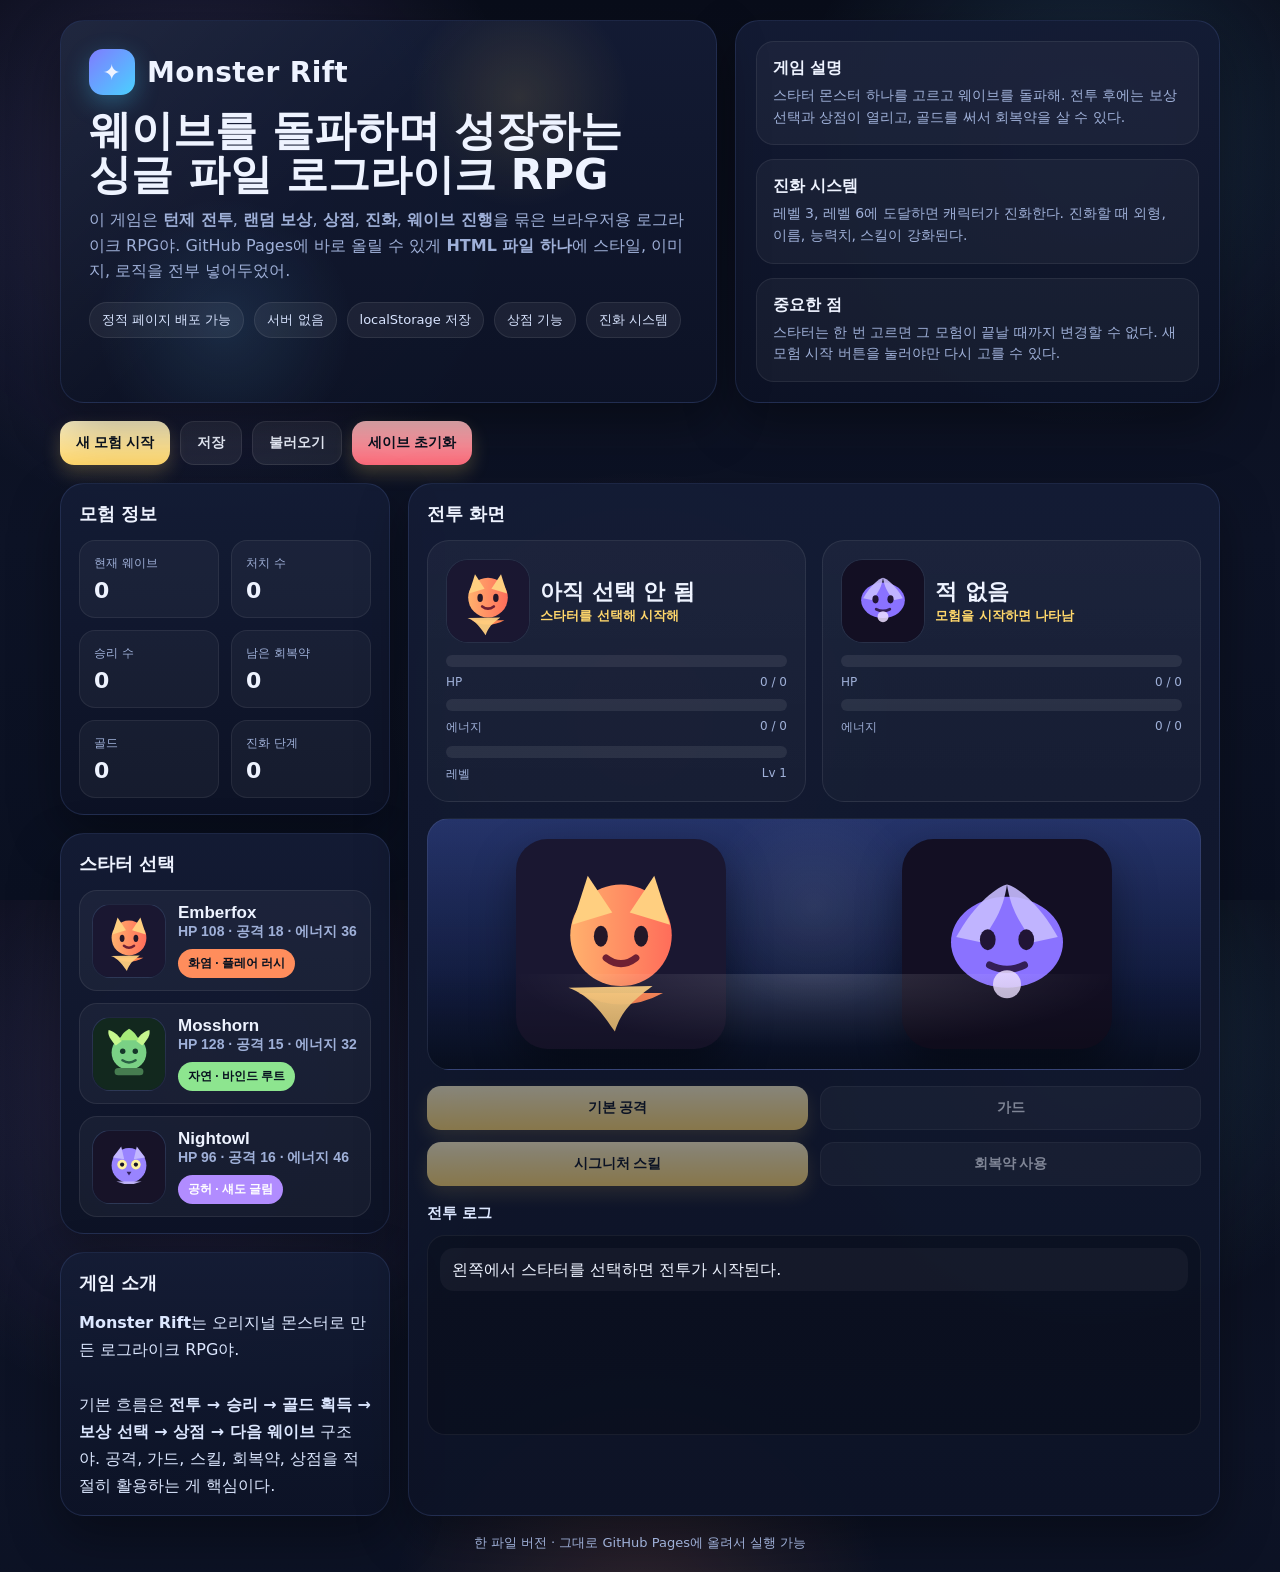
==== commit fd54a9fd: "Update index.html" ====
--- a/index.html
+++ b/index.html
@@ -61,7 +61,9 @@
     }
     button.secondary{background:rgba(255,255,255,.07); color:var(--text); box-shadow:none; border:1px solid rgba(255,255,255,.09)}
     button.danger{background:linear-gradient(180deg,#ffbdc2,#ff6b7b)}
-    button:hover{transform:translateY(-1px)} button:active{transform:translateY(1px)} button:disabled{opacity:.5; cursor:not-allowed}
+    button:hover{transform:translateY(-1px)}
+    button:active{transform:translateY(1px)}
+    button:disabled{opacity:.5; cursor:not-allowed}
 
     .game-grid{display:grid; grid-template-columns:330px 1fr; gap:18px}
     .side-stack{display:grid; gap:18px}
@@ -76,12 +78,23 @@
     .stat .value{font-size:22px; font-weight:800}
 
     .creature-pick{display:grid; gap:12px}
-    .creature-btn{display:grid; grid-template-columns:74px 1fr; gap:12px; align-items:center; width:100%; text-align:left; background:rgba(255,255,255,.04); color:var(--text); box-shadow:none; border:1px solid rgba(255,255,255,.08); padding:12px; border-radius:18px}
+    .creature-btn{
+      display:grid; grid-template-columns:74px 1fr; gap:12px; align-items:center; width:100%; text-align:left;
+      background:rgba(255,255,255,.04); color:var(--text); box-shadow:none; border:1px solid rgba(255,255,255,.08); padding:12px; border-radius:18px
+    }
+    .creature-btn.locked{opacity:.55; cursor:not-allowed}
+    .starter-locked{
+      margin-top:10px; padding:10px 12px; border-radius:14px;
+      background:rgba(255,215,107,.1); border:1px solid rgba(255,215,107,.22); color:#ffe8a2; font-size:13px;
+    }
     .portrait{width:74px; height:74px; border-radius:18px; overflow:hidden; border:1px solid rgba(255,255,255,.08); background:linear-gradient(180deg,#1b2748,#0e1530); display:grid; place-items:center}
     .portrait img{width:100%; height:100%; object-fit:cover; display:block}
     .creature-name{font-size:17px; font-weight:800}
     .pill{display:inline-flex; align-items:center; gap:6px; margin-top:8px; padding:6px 10px; border-radius:999px; font-size:12px; font-weight:700; color:#08111f}
-    .pill.fire{background:var(--fire)} .pill.leaf{background:var(--leaf)} .pill.void{background:var(--void); color:#fff}
+    .pill.fire{background:var(--fire)}
+    .pill.leaf{background:var(--leaf)}
+    .pill.void{background:var(--void); color:#fff}
+    .pill.gold{background:var(--gold); color:#1b1b1b}
 
     .battle-top{display:grid; grid-template-columns:1fr 1fr; gap:16px; align-items:stretch}
     .combatant{position:relative; padding:18px; border-radius:22px; background:linear-gradient(180deg, rgba(255,255,255,.04), rgba(255,255,255,.025)); border:1px solid rgba(255,255,255,.08)}
@@ -107,9 +120,15 @@
         linear-gradient(180deg, #182349, #0c1430 65%, #081126);
       display:grid; grid-template-columns:1fr 1fr;
     }
-    .arena::after{content:""; position:absolute; inset:auto 0 0 0; height:38%; background:linear-gradient(180deg, transparent, rgba(0,0,0,.28)), radial-gradient(ellipse at 50% 0%, rgba(255,255,255,.14), transparent 55%)}
+    .arena::after{
+      content:""; position:absolute; inset:auto 0 0 0; height:38%;
+      background:linear-gradient(180deg, transparent, rgba(0,0,0,.28)), radial-gradient(ellipse at 50% 0%, rgba(255,255,255,.14), transparent 55%)
+    }
     .sprite-zone{display:grid; place-items:end center; padding:20px; position:relative}
-    .sprite-zone .sprite{width:min(210px,90%); filter:drop-shadow(0 18px 22px rgba(0,0,0,.38)); transform-origin:center bottom; animation:idle 3s ease-in-out infinite}
+    .sprite-zone .sprite{
+      width:min(210px,90%); filter:drop-shadow(0 18px 22px rgba(0,0,0,.38));
+      transform-origin:center bottom; animation:idle 3s ease-in-out infinite
+    }
     .enemy-zone .sprite{animation-delay:-1.2s}
     @keyframes idle{0%,100%{transform:translateY(0)}50%{transform:translateY(-6px)}}
     .flash{animation:flash .24s ease}
@@ -122,10 +141,14 @@
     .log-entry{padding:10px 12px; border-radius:14px; background:rgba(255,255,255,.04); margin-bottom:8px; line-height:1.45}
     .log-entry strong{color:var(--gold)}
 
-    .reward-grid{display:grid; grid-template-columns:repeat(3,1fr); gap:12px; margin-top:10px}
-    .reward-card{padding:16px; border-radius:18px; border:1px solid rgba(255,255,255,.08); background:rgba(255,255,255,.04)}
-    .reward-card .r-title{font-weight:800; margin-bottom:6px}
-    .reward-card .r-desc{font-size:13px; color:var(--muted); line-height:1.5; min-height:56px}
+    .reward-grid,.shop-grid{display:grid; grid-template-columns:repeat(3,1fr); gap:12px; margin-top:10px}
+    .reward-card,.shop-card{padding:16px; border-radius:18px; border:1px solid rgba(255,255,255,.08); background:rgba(255,255,255,.04)}
+    .reward-card .r-title,.shop-card .s-title{font-weight:800; margin-bottom:6px}
+    .reward-card .r-desc,.shop-card .s-desc{font-size:13px; color:var(--muted); line-height:1.5; min-height:56px}
+    .shop-header{
+      display:flex; align-items:center; justify-content:space-between; gap:10px; margin-top:18px;
+      padding:14px 16px; border-radius:16px; background:rgba(255,215,107,.08); border:1px solid rgba(255,215,107,.16)
+    }
 
     .footer-note{margin-top:18px; color:var(--muted); font-size:13px; text-align:center}
     .desc{line-height:1.7; color:#dce7ff}
@@ -138,7 +161,7 @@
     @media (max-width: 680px){
       h1{font-size:34px}
       .battle-top{grid-template-columns:1fr}
-      .reward-grid{grid-template-columns:1fr}
+      .reward-grid,.shop-grid{grid-template-columns:1fr}
       .actions{grid-template-columns:1fr}
     }
   </style>
@@ -150,28 +173,29 @@
         <div class="logo"><div class="logo-badge">✦</div> Monster Rift</div>
         <h1>웨이브를 돌파하며 성장하는<br>싱글 파일 로그라이크 RPG</h1>
         <div class="sub">
-          이 게임은 <strong>턴제 전투</strong>, <strong>랜덤 보상</strong>, <strong>웨이브 진행</strong>을 묶은 브라우저용 로그라이크 RPG야.
+          이 게임은 <strong>턴제 전투</strong>, <strong>랜덤 보상</strong>, <strong>상점</strong>, <strong>진화</strong>, <strong>웨이브 진행</strong>을 묶은 브라우저용 로그라이크 RPG야.
           GitHub Pages에 바로 올릴 수 있게 <strong>HTML 파일 하나</strong>에 스타일, 이미지, 로직을 전부 넣어두었어.
         </div>
         <div class="tags">
           <div class="tag">정적 페이지 배포 가능</div>
           <div class="tag">서버 없음</div>
           <div class="tag">localStorage 저장</div>
-          <div class="tag">오리지널 몬스터 디자인</div>
+          <div class="tag">상점 기능</div>
+          <div class="tag">진화 시스템</div>
         </div>
       </div>
       <div class="panel hero-side">
         <div class="mini-card">
           <div class="mini-title">게임 설명</div>
-          <div class="mini-text">스타터 몬스터 하나를 고르고 웨이브를 돌파해. 전투 후에는 보상 중 하나를 선택하고, 보스 웨이브를 넘길수록 더 강해진다.</div>
+          <div class="mini-text">스타터 몬스터 하나를 고르고 웨이브를 돌파해. 전투 후에는 보상 선택과 상점이 열리고, 골드를 써서 회복약을 살 수 있다.</div>
         </div>
         <div class="mini-card">
-          <div class="mini-title">왜 한 파일 버전인가</div>
-          <div class="mini-text">GitHub 업로드가 쉬워. 파일 하나만 올려도 바로 실행되니까 관리가 단순하고 공유도 쉽다.</div>
+          <div class="mini-title">진화 시스템</div>
+          <div class="mini-text">레벨 3, 레벨 6에 도달하면 캐릭터가 진화한다. 진화할 때 외형, 이름, 능력치, 스킬이 강화된다.</div>
         </div>
         <div class="mini-card">
           <div class="mini-title">중요한 점</div>
-          <div class="mini-text">요청한 “포켓몬 그대로 사용”은 저작권과 IP 문제 때문에 넣지 않았어. 대신 배포 가능한 오리지널 캐릭터와 분위기를 넣어뒀다.</div>
+          <div class="mini-text">스타터는 한 번 고르면 그 모험이 끝날 때까지 변경할 수 없다. 새 모험 시작 버튼을 눌러야만 다시 고를 수 있다.</div>
         </div>
       </div>
     </section>
@@ -192,20 +216,25 @@
             <div class="stat"><div class="label">처치 수</div><div class="value" id="killsStat">0</div></div>
             <div class="stat"><div class="label">승리 수</div><div class="value" id="winsStat">0</div></div>
             <div class="stat"><div class="label">남은 회복약</div><div class="value" id="potionStat">0</div></div>
+            <div class="stat"><div class="label">골드</div><div class="value" id="goldStat">0</div></div>
+            <div class="stat"><div class="label">진화 단계</div><div class="value" id="evoStat">0</div></div>
           </div>
         </div>
 
         <div class="panel box">
           <h2>스타터 선택</h2>
           <div class="creature-pick" id="starterList"></div>
+          <div id="starterLockedMsg" class="starter-locked hidden">
+            이미 스타터를 선택했어. 현재 모험에서는 변경할 수 없어.
+          </div>
         </div>
 
         <div class="panel box">
           <h2>게임 소개</h2>
           <div class="desc">
-            <strong>Monster Rift</strong>는 포켓몬식 수집 전투의 감각 대신, 법적으로 안전하게 쓸 수 있는 오리지널 몬스터로 만든 로그라이크 RPG야.<br><br>
-            기본 흐름은 <strong>전투 → 승리 → 보상 선택 → 다음 웨이브</strong> 구조고, 일정 웨이브마다 보스가 등장해.
-            공격, 가드, 스킬, 회복약을 적절히 섞는 게 핵심이야.
+            <strong>Monster Rift</strong>는 오리지널 몬스터로 만든 로그라이크 RPG야.<br><br>
+            기본 흐름은 <strong>전투 → 승리 → 골드 획득 → 보상 선택 → 상점 → 다음 웨이브</strong> 구조야.
+            공격, 가드, 스킬, 회복약, 상점을 적절히 활용하는 게 핵심이다.
           </div>
         </div>
       </div>
@@ -265,6 +294,20 @@
           <div class="reward-grid" id="rewardGrid"></div>
         </div>
 
+        <div id="shopSection" class="hidden">
+          <div class="shop-header">
+            <div>
+              <div style="font-weight:800">상점</div>
+              <div class="muted" style="font-size:13px">보상 선택 후 상점에서 회복약을 살 수 있어.</div>
+            </div>
+            <div class="pill gold">보유 골드: <span id="shopGoldText" style="margin-left:6px">0</span></div>
+          </div>
+          <div class="shop-grid" id="shopGrid"></div>
+          <div style="margin-top:12px">
+            <button id="nextWaveBtn">다음 웨이브로</button>
+          </div>
+        </div>
+
         <h3 style="margin-top:18px">전투 로그</h3>
         <div class="log" id="log"></div>
       </div>
@@ -279,9 +322,7 @@
     const ART = {
       emberfox: svgUri(`
         <svg xmlns="http://www.w3.org/2000/svg" viewBox="0 0 240 240">
-          <defs>
-            <linearGradient id="g" x1="0" x2="1"><stop stop-color="#ffb16d"/><stop offset="1" stop-color="#ff6d5a"/></linearGradient>
-          </defs>
+          <defs><linearGradient id="g" x1="0" x2="1"><stop stop-color="#ffb16d"/><stop offset="1" stop-color="#ff6d5a"/></linearGradient></defs>
           <rect width="240" height="240" rx="36" fill="#1a1731"/>
           <circle cx="120" cy="110" r="58" fill="url(#g)"/>
           <path d="M64 98 82 42l28 42" fill="#ffcf80"/><path d="M176 98 158 42l-28 42" fill="#ffcf80"/>
@@ -290,6 +331,29 @@
           <path d="M72 176q48 26 96 0" fill="#ff8352"/>
           <path d="M60 170c24 8 39 30 53 50 8-24 19-34 43-52" fill="#ffcf80" opacity=".95"/>
         </svg>`),
+      emberwolf: svgUri(`
+        <svg xmlns="http://www.w3.org/2000/svg" viewBox="0 0 240 240">
+          <defs><linearGradient id="g" x1="0" x2="1"><stop stop-color="#ffc27f"/><stop offset="1" stop-color="#ff694e"/></linearGradient></defs>
+          <rect width="240" height="240" rx="36" fill="#1a1327"/>
+          <circle cx="120" cy="108" r="66" fill="url(#g)"/>
+          <path d="M60 92 82 28l34 50" fill="#ffe09a"/><path d="M180 92 158 28l-34 50" fill="#ffe09a"/>
+          <ellipse cx="97" cy="110" rx="9" ry="13" fill="#241728"/><ellipse cx="143" cy="110" rx="9" ry="13" fill="#241728"/>
+          <path d="M100 138q20 16 40 0" stroke="#6b1f31" stroke-width="8" fill="none" stroke-linecap="round"/>
+          <path d="M64 180q56 32 112 0" fill="#ff7a42"/>
+          <path d="M52 176c26 12 44 34 60 56 10-28 24-40 48-60" fill="#ffd58c" opacity=".96"/>
+        </svg>`),
+      infernox: svgUri(`
+        <svg xmlns="http://www.w3.org/2000/svg" viewBox="0 0 240 240">
+          <defs><linearGradient id="g" x1="0" x2="1"><stop stop-color="#ffd08a"/><stop offset="1" stop-color="#ff4c42"/></linearGradient></defs>
+          <rect width="240" height="240" rx="36" fill="#180f20"/>
+          <circle cx="120" cy="106" r="72" fill="url(#g)"/>
+          <path d="M54 88 82 16l38 58" fill="#fff0aa"/><path d="M186 88 158 16l-38 58" fill="#fff0aa"/>
+          <ellipse cx="96" cy="108" rx="10" ry="14" fill="#201321"/><ellipse cx="144" cy="108" rx="10" ry="14" fill="#201321"/>
+          <path d="M96 140q24 18 48 0" stroke="#6a1529" stroke-width="9" fill="none" stroke-linecap="round"/>
+          <path d="M58 184q62 36 124 0" fill="#ff6a36"/>
+          <path d="M48 178c30 14 52 40 68 62 12-31 28-44 56-66" fill="#ffd98a" opacity=".96"/>
+        </svg>`),
+
       mosshorn: svgUri(`
         <svg xmlns="http://www.w3.org/2000/svg" viewBox="0 0 240 240">
           <rect width="240" height="240" rx="36" fill="#12281e"/>
@@ -301,6 +365,29 @@
           <path d="M98 141q22 15 44 0" stroke="#2a6144" stroke-width="8" fill="none" stroke-linecap="round"/>
           <rect x="72" y="167" width="96" height="24" rx="12" fill="#467c50"/>
         </svg>`),
+      thornstag: svgUri(`
+        <svg xmlns="http://www.w3.org/2000/svg" viewBox="0 0 240 240">
+          <rect width="240" height="240" rx="36" fill="#102319"/>
+          <circle cx="120" cy="112" r="66" fill="#69c878"/>
+          <path d="M68 86c10-34 28-50 54-62-8 32-18 48-34 64" fill="#dfff98"/>
+          <path d="M172 86c-10-34-28-50-54-62 8 32 18 48 34 64" fill="#dfff98"/>
+          <path d="M95 62c8-14 14-22 25-30 11 8 17 16 25 30" fill="#bff27c"/>
+          <circle cx="98" cy="110" r="10" fill="#173224"/><circle cx="142" cy="110" r="10" fill="#173224"/>
+          <path d="M94 140q26 18 52 0" stroke="#244834" stroke-width="8" fill="none" stroke-linecap="round"/>
+          <rect x="62" y="170" width="116" height="28" rx="14" fill="#3f7650"/>
+        </svg>`),
+      elderantler: svgUri(`
+        <svg xmlns="http://www.w3.org/2000/svg" viewBox="0 0 240 240">
+          <rect width="240" height="240" rx="36" fill="#0d2017"/>
+          <circle cx="120" cy="110" r="72" fill="#58b96c"/>
+          <path d="M62 82c12-40 34-58 58-70-8 36-20 56-40 76" fill="#e6ff9f"/>
+          <path d="M178 82c-12-40-34-58-58-70 8 36 20 56 40 76" fill="#e6ff9f"/>
+          <path d="M94 56c10-16 16-26 26-36 10 10 16 20 26 36" fill="#c8f586"/>
+          <circle cx="96" cy="108" r="10" fill="#173224"/><circle cx="144" cy="108" r="10" fill="#173224"/>
+          <path d="M92 140q28 18 56 0" stroke="#223e31" stroke-width="9" fill="none" stroke-linecap="round"/>
+          <rect x="58" y="172" width="124" height="30" rx="15" fill="#376a49"/>
+        </svg>`),
+
       nightowl: svgUri(`
         <svg xmlns="http://www.w3.org/2000/svg" viewBox="0 0 240 240">
           <rect width="240" height="240" rx="36" fill="#171328"/>
@@ -311,6 +398,27 @@
           <path d="M112 136h16l-8 12z" fill="#33235e"/>
           <path d="M78 168q42 18 84 0" fill="#c7bcff" opacity=".92"/>
         </svg>`),
+      duskowl: svgUri(`
+        <svg xmlns="http://www.w3.org/2000/svg" viewBox="0 0 240 240">
+          <rect width="240" height="240" rx="36" fill="#140f22"/>
+          <circle cx="120" cy="112" r="66" fill="#8e79ff"/>
+          <path d="M62 86 96 38l12 46" fill="#d2c7ff"/><path d="M178 86 144 38l-12 46" fill="#d2c7ff"/>
+          <circle cx="96" cy="110" r="18" fill="#fff3aa"/><circle cx="144" cy="110" r="18" fill="#fff3aa"/>
+          <circle cx="96" cy="110" r="8" fill="#171328"/><circle cx="144" cy="110" r="8" fill="#171328"/>
+          <path d="M110 138h20l-10 14z" fill="#2e2055"/>
+          <path d="M70 172q50 22 100 0" fill="#d6cbff" opacity=".95"/>
+        </svg>`),
+      voidraven: svgUri(`
+        <svg xmlns="http://www.w3.org/2000/svg" viewBox="0 0 240 240">
+          <rect width="240" height="240" rx="36" fill="#120d1f"/>
+          <circle cx="120" cy="108" r="72" fill="#8068ff"/>
+          <path d="M56 84 96 22l14 52" fill="#ddd5ff"/><path d="M184 84 144 22l-14 52" fill="#ddd5ff"/>
+          <circle cx="94" cy="108" r="20" fill="#fff4b0"/><circle cx="146" cy="108" r="20" fill="#fff4b0"/>
+          <circle cx="94" cy="108" r="9" fill="#171328"/><circle cx="146" cy="108" r="9" fill="#171328"/>
+          <path d="M108 140h24l-12 16z" fill="#2a194c"/>
+          <path d="M64 176q56 24 112 0" fill="#e0d8ff" opacity=".96"/>
+        </svg>`),
+
       blazefang: svgUri(`
         <svg xmlns="http://www.w3.org/2000/svg" viewBox="0 0 240 240"><rect width="240" height="240" rx="36" fill="#251426"/><circle cx="120" cy="115" r="60" fill="#ff7f63"/><path d="M82 92 68 38l34 40" fill="#ffd69c"/><path d="M158 92 172 38l-34 40" fill="#ffd69c"/><circle cx="99" cy="111" r="9" fill="#321723"/><circle cx="141" cy="111" r="9" fill="#321723"/><path d="M100 141q20 9 40 0" stroke="#6a2132" stroke-width="8" fill="none" stroke-linecap="round"/><path d="M74 168c50 12 88 8 92 0-6 26-27 36-46 36s-40-10-46-36Z" fill="#ffb46b"/></svg>`),
       briarthorn: svgUri(`
@@ -321,19 +429,34 @@
 
     const STARTERS = [
       {
-        id:'emberfox', name:'Emberfox', type:'화염', pill:'fire', art:ART.emberfox,
+        id:'emberfox', baseId:'emberfox', name:'Emberfox', type:'화염', pill:'fire', art:ART.emberfox,
         maxHp:108, hp:108, maxMana:36, mana:22, atk:18, guard:5,
-        skill:{name:'플레어 러시', cost:12, desc:'큰 화염 피해', power:34}
+        skill:{name:'플레어 러시', cost:12, desc:'큰 화염 피해', power:34},
+        evolutionStage:0,
+        evolutions:[
+          { level:3, name:'Emberwolf', art:ART.emberwolf, maxHp:+18, maxMana:+8, atk:+5, guard:+1, skill:{name:'블레이즈 클로', cost:13, power:42} },
+          { level:6, name:'Infernox', art:ART.infernox, maxHp:+24, maxMana:+10, atk:+7, guard:+2, skill:{name:'인페르노 하울', cost:15, power:54} }
+        ]
       },
       {
-        id:'mosshorn', name:'Mosshorn', type:'자연', pill:'leaf', art:ART.mosshorn,
+        id:'mosshorn', baseId:'mosshorn', name:'Mosshorn', type:'자연', pill:'leaf', art:ART.mosshorn,
         maxHp:128, hp:128, maxMana:32, mana:20, atk:15, guard:8,
-        skill:{name:'바인드 루트', cost:10, desc:'피해 + 자가 회복', power:26, heal:12}
+        skill:{name:'바인드 루트', cost:10, desc:'피해 + 자가 회복', power:26, heal:12},
+        evolutionStage:0,
+        evolutions:[
+          { level:3, name:'Thornstag', art:ART.thornstag, maxHp:+20, maxMana:+6, atk:+4, guard:+2, skill:{name:'그린 램페이지', cost:11, power:34, heal:16} },
+          { level:6, name:'Elderantler', art:ART.elderantler, maxHp:+26, maxMana:+8, atk:+6, guard:+3, skill:{name:'월든 크러시', cost:13, power:44, heal:20} }
+        ]
       },
       {
-        id:'nightowl', name:'Nightowl', type:'공허', pill:'void', art:ART.nightowl,
+        id:'nightowl', baseId:'nightowl', name:'Nightowl', type:'공허', pill:'void', art:ART.nightowl,
         maxHp:96, hp:96, maxMana:46, mana:28, atk:16, guard:4,
-        skill:{name:'섀도 글림', cost:14, desc:'강한 마법 피해', power:38}
+        skill:{name:'섀도 글림', cost:14, desc:'강한 마법 피해', power:38},
+        evolutionStage:0,
+        evolutions:[
+          { level:3, name:'Duskowl', art:ART.duskowl, maxHp:+14, maxMana:+10, atk:+5, guard:+1, skill:{name:'나이트 펄스', cost:15, power:46} },
+          { level:6, name:'Voidraven', art:ART.voidraven, maxHp:+18, maxMana:+12, atk:+7, guard:+2, skill:{name:'아비스 레이', cost:17, power:58} }
+        ]
       }
     ];
 
@@ -349,6 +472,36 @@
       rewards:[]
     };
 
+    const SHOP_ITEMS = [
+      {
+        key:'potion',
+        title:'회복약',
+        desc:'회복약 1개를 구매한다.',
+        price:25,
+        apply(){
+          state.run.potions += 1;
+        }
+      },
+      {
+        key:'megaPotion',
+        title:'고급 회복약',
+        desc:'회복약 2개를 구매한다.',
+        price:45,
+        apply(){
+          state.run.potions += 2;
+        }
+      },
+      {
+        key:'energyDrink',
+        title:'에너지 드링크',
+        desc:'현재 에너지 12 회복',
+        price:18,
+        apply(){
+          state.run.player.mana = clamp(state.run.player.mana + 12, 0, state.run.player.maxMana);
+        }
+      }
+    ];
+
     const el = (id)=>document.getElementById(id);
     const logEl = el('log');
 
@@ -358,8 +511,9 @@
     function isBossWave(w){ return w>0 && w%5===0; }
 
     function renderStarters(){
+      const locked = !!state.run?.starterLocked;
       el('starterList').innerHTML = STARTERS.map(s => `
-        <button class="creature-btn" onclick="pickStarter('${s.id}')">
+        <button class="creature-btn ${locked ? 'locked' : ''}" ${locked ? 'disabled' : ''} onclick="pickStarter('${s.id}')">
           <div class="portrait"><img src="${s.art}" alt="${s.name}"></div>
           <div>
             <div class="creature-name">${s.name}</div>
@@ -368,17 +522,29 @@
           </div>
         </button>
       `).join('');
+      el('starterLockedMsg').classList.toggle('hidden', !locked);
     }
 
     function newRun(starterId){
       const starter = clone(STARTERS.find(s=>s.id===starterId));
-      state.run = { wave:1, kills:0, wins:0, potions:2, xp:0, level:1, player:starter, enemy:null, over:false };
+      state.run = {
+        wave:1, kills:0, wins:0, potions:2, xp:0, level:1, gold:0,
+        player:starter, enemy:null, over:false, starterLocked:true, inShop:false
+      };
+      state.rewards = [];
+      state.defending = false;
+      el('rewardSection').classList.add('hidden');
+      el('shopSection').classList.add('hidden');
+      logEl.innerHTML = '';
       addLog(`<strong>${starter.name}</strong>와 함께 리프트에 입장했다.`);
+      addLog(`스타터가 확정되었다. 이 모험에서는 다른 캐릭터로 바꿀 수 없다.`);
       spawnEnemy();
+      renderStarters();
       render();
     }
 
     function pickStarter(id){
+      if(state.run?.starterLocked) return;
       newRun(id);
     }
     window.pickStarter = pickStarter;
@@ -395,9 +561,11 @@
     }
 
     function spawnEnemy(){
+      if(!state.run) return;
       const e = scaledEnemy(rand(ENEMIES), state.run.wave);
       state.run.enemy = e;
       state.defending = false;
+      state.run.inShop = false;
       addLog(`${isBossWave(state.run.wave)?'⚠️ 보스 웨이브! ':''}<strong>${e.name}</strong> 등장.`);
       render();
     }
@@ -424,8 +592,9 @@
     }
 
     function playerAction(kind){
-      if(!state.run || state.run.over || !state.run.enemy) return;
+      if(!state.run || state.run.over || !state.run.enemy || state.run.inShop) return;
       const p = state.run.player, e = state.run.enemy;
+
       if(kind==='attack'){
         const dmg = damageCalc(p,e,8);
         e.hp = clamp(e.hp - dmg, 0, e.maxHp);
@@ -433,13 +602,19 @@
         animateHit('enemy');
         addLog(`너의 <strong>기본 공격</strong>! ${e.name}에게 ${dmg} 피해.`);
       }
+
       if(kind==='guard'){
         state.defending = true;
         p.mana = clamp(p.mana + 7, 0, p.maxMana);
         addLog(`너는 <strong>가드</strong>를 선택했다. 이번 턴 받는 피해가 줄어든다.`);
       }
+
       if(kind==='skill'){
-        if(p.mana < p.skill.cost){ addLog(`에너지가 부족하다. <strong>${p.skill.name}</strong> 실패.`); render(); return; }
+        if(p.mana < p.skill.cost){
+          addLog(`에너지가 부족하다. <strong>${p.skill.name}</strong> 실패.`);
+          render();
+          return;
+        }
         p.mana -= p.skill.cost;
         const dmg = damageCalc(p,e,p.skill.power);
         e.hp = clamp(e.hp - dmg, 0, e.maxHp);
@@ -451,57 +626,127 @@
         }
         animateHit('enemy');
       }
+
       if(kind==='potion'){
-        if(state.run.potions <= 0){ addLog('회복약이 없다.'); render(); return; }
+        if(state.run.potions <= 0){
+          addLog('회복약이 없다.');
+          render();
+          return;
+        }
         state.run.potions -= 1;
         const heal = 28;
         p.hp = clamp(p.hp + heal, 0, p.maxHp);
         addLog(`회복약 사용. HP ${heal} 회복.`);
       }
+
       if(e.hp <= 0){
         winBattle();
         return;
       }
+
       setTimeout(enemyTurn, 250);
       render();
     }
 
     function enemyTurn(){
-      if(!state.run || state.run.over) return;
+      if(!state.run || state.run.over || state.run.inShop) return;
       const p = state.run.player, e = state.run.enemy;
-      let dmg = 0;
+
+      let rawDmg = 0;
       const useSkill = e.mana >= e.skill.cost && Math.random() < 0.34;
       if(useSkill){
         e.mana -= e.skill.cost;
-        dmg = damageCalc(e,p,e.skill.power);
-        addLog(`${e.name}의 <strong>${e.skill.name}</strong>! ${dmg} 피해.`);
+        rawDmg = damageCalc(e,p,e.skill.power);
       } else {
-        dmg = damageCalc(e,p,7);
+        rawDmg = damageCalc(e,p,7);
         e.mana = clamp(e.mana + 6, 0, e.maxMana);
-        addLog(`${e.name}의 공격! ${dmg} 피해.`);
-      }
+      }
+
+      let finalDmg = rawDmg;
       if(state.defending){
-        dmg = Math.max(1, Math.round(dmg * 0.5));
+        finalDmg = Math.max(1, Math.round(rawDmg * 0.5));
+        state.defending = false;
         addLog(`가드 효과로 피해 감소.`);
-        state.defending = false;
-      }
-      p.hp = clamp(p.hp - dmg, 0, p.maxHp);
+      }
+
+      if(useSkill){
+        addLog(`${e.name}의 <strong>${e.skill.name}</strong>! ${finalDmg} 피해.`);
+      } else {
+        addLog(`${e.name}의 공격! ${finalDmg} 피해.`);
+      }
+
+      p.hp = clamp(p.hp - finalDmg, 0, p.maxHp);
       animateHit('player');
-      if(p.hp <= 0){ loseRun(); return; }
-      render();
+
+      if(p.hp <= 0){
+        loseRun();
+        return;
+      }
+      render();
+    }
+
+    function goldRewardForWave(wave){
+      return 12 + wave * 6 + (isBossWave(wave) ? 20 : 0);
+    }
+
+    function xpToNextLevel(level){
+      return level * 28;
+    }
+
+    function checkEvolution(){
+      const run = state.run;
+      const p = run.player;
+      if(!p.evolutions) return;
+
+      const nextStage = p.evolutionStage ?? 0;
+      const evo = p.evolutions[nextStage];
+      if(!evo) return;
+
+      if(run.level >= evo.level){
+        p.evolutionStage = nextStage + 1;
+        p.name = evo.name;
+        p.art = evo.art;
+        p.maxHp += evo.maxHp;
+        p.maxMana += evo.maxMana;
+        p.atk += evo.atk;
+        p.guard += evo.guard;
+        p.skill = {
+          name: evo.skill.name,
+          cost: evo.skill.cost,
+          power: evo.skill.power,
+          heal: evo.skill.heal || 0
+        };
+        p.hp = p.maxHp;
+        p.mana = p.maxMana;
+        addLog(`✨ <strong>진화!</strong> ${p.name}의 새로운 힘이 각성했다.`);
+      }
     }
 
     function winBattle(){
       const run = state.run;
-      run.kills += 1; run.wins += 1; run.xp += 14 + run.wave*3;
-      if(run.xp >= run.level * 28){
-        run.xp -= run.level * 28; run.level += 1;
-        run.player.maxHp += 10; run.player.atk += 2; run.player.maxMana += 4; run.player.hp = run.player.maxHp; run.player.mana = run.player.maxMana;
+      const goldGain = goldRewardForWave(run.wave);
+      run.kills += 1;
+      run.wins += 1;
+      run.gold += goldGain;
+      run.xp += 14 + run.wave*3;
+
+      while(run.xp >= xpToNextLevel(run.level)){
+        run.xp -= xpToNextLevel(run.level);
+        run.level += 1;
+        run.player.maxHp += 10;
+        run.player.atk += 2;
+        run.player.maxMana += 4;
+        run.player.hp = run.player.maxHp;
+        run.player.mana = run.player.maxMana;
         addLog(`<strong>레벨 업!</strong> Lv ${run.level}이 되었다.`);
-      }
-      addLog(`<strong>${run.enemy.name}</strong> 격파! 보상을 선택해.`);
+        checkEvolution();
+      }
+
+      addLog(`<strong>${run.enemy.name}</strong> 격파! 골드 <strong>${goldGain}</strong> 획득.`);
+      addLog(`보상을 선택해.`);
       state.rewards = buildRewards();
       el('rewardSection').classList.remove('hidden');
+      el('shopSection').classList.add('hidden');
       renderRewards();
       disableActions(true);
       render();
@@ -519,23 +764,70 @@
 
     function chooseReward(i){
       const reward = state.rewards[i];
-      if(!reward) return;
+      if(!reward || !state.run) return;
       reward.apply();
       addLog(`보상 선택: <strong>${reward.title}</strong>`);
-      state.run.wave += 1;
       state.rewards = [];
       el('rewardSection').classList.add('hidden');
+      openShop();
+      saveRun(false);
+      render();
+    }
+    window.chooseReward = chooseReward;
+
+    function openShop(){
+      state.run.inShop = true;
+      el('shopSection').classList.remove('hidden');
+      renderShop();
+      disableActions(true);
+      addLog(`상점이 열렸다. 필요한 물건을 사고 다음 웨이브로 갈 수 있다.`);
+    }
+
+    function renderShop(){
+      el('shopGoldText').textContent = state.run ? state.run.gold : 0;
+      el('shopGrid').innerHTML = SHOP_ITEMS.map((item, i) => `
+        <div class="shop-card">
+          <div class="s-title">${item.title}</div>
+          <div class="s-desc">${item.desc}</div>
+          <div class="muted" style="margin-bottom:10px">가격: ${item.price} 골드</div>
+          <button ${state.run.gold < item.price ? 'disabled' : ''} onclick="buyShopItem(${i})">구매</button>
+        </div>
+      `).join('');
+    }
+
+    function buyShopItem(index){
+      if(!state.run || !state.run.inShop) return;
+      const item = SHOP_ITEMS[index];
+      if(!item) return;
+      if(state.run.gold < item.price){
+        addLog(`골드가 부족하다.`);
+        return;
+      }
+      state.run.gold -= item.price;
+      item.apply();
+      addLog(`상점에서 <strong>${item.title}</strong> 구매.`);
+      renderShop();
+      render();
+    }
+    window.buyShopItem = buyShopItem;
+
+    function nextWave(){
+      if(!state.run || !state.run.inShop) return;
+      state.run.wave += 1;
+      state.run.inShop = false;
+      el('shopSection').classList.add('hidden');
       disableActions(false);
       spawnEnemy();
-      saveRun();
-      render();
-    }
-    window.chooseReward = chooseReward;
+      saveRun(false);
+      render();
+    }
 
     function loseRun(){
       state.run.over = true;
+      state.run.inShop = false;
       addLog(`<strong>패배...</strong> 웨이브 ${state.run.wave}에서 모험 종료.`);
       disableActions(true);
+      el('shopSection').classList.add('hidden');
       render();
     }
 
@@ -553,21 +845,30 @@
       ['attackBtn','guardBtn','skillBtn','potionBtn'].forEach(id=>el(id).disabled = disabled);
     }
 
-    function saveRun(){
+    function saveRun(showLog=true){
       if(!state.run) return;
       localStorage.setItem('monsterrift-singlefile-save', JSON.stringify(state.run));
-      addLog('세이브 완료.');
-    }
+      if(showLog) addLog('세이브 완료.');
+    }
+
     function loadRun(){
       const raw = localStorage.getItem('monsterrift-singlefile-save');
-      if(!raw){ addLog('불러올 세이브가 없다.'); return; }
+      if(!raw){
+        addLog('불러올 세이브가 없다.');
+        return;
+      }
       state.run = JSON.parse(raw);
       state.rewards = [];
+      state.defending = false;
       el('rewardSection').classList.add('hidden');
-      disableActions(!!state.run.over);
+      el('shopSection').classList.toggle('hidden', !state.run.inShop);
+      disableActions(!!state.run.over || !!state.run.inShop);
+      renderStarters();
+      if(state.run.inShop) renderShop();
       addLog('세이브를 불러왔다.');
       render();
     }
+
     function resetSave(){
       localStorage.removeItem('monsterrift-singlefile-save');
       addLog('세이브를 초기화했다.');
@@ -575,30 +876,45 @@
 
     function render(){
       const run = state.run;
+
       el('waveStat').textContent = run ? run.wave : 0;
       el('killsStat').textContent = run ? run.kills : 0;
       el('winsStat').textContent = run ? run.wins : 0;
       el('potionStat').textContent = run ? run.potions : 0;
+      el('goldStat').textContent = run ? run.gold : 0;
+      el('evoStat').textContent = run ? (run.player.evolutionStage || 0) : 0;
+
+      renderStarters();
 
       if(!run){
         el('playerName').textContent = '아직 선택 안 됨';
         el('playerType').textContent = '스타터를 선택해 시작해';
         el('enemyName').textContent = '적 없음';
         el('enemyType').textContent = '모험을 시작하면 나타남';
-        el('playerAvatar').src = ART.emberfox; el('playerSprite').src = ART.emberfox;
-        el('enemyAvatar').src = ART.voidmoth; el('enemySprite').src = ART.voidmoth;
+        el('playerAvatar').src = ART.emberfox;
+        el('playerSprite').src = ART.emberfox;
+        el('enemyAvatar').src = ART.voidmoth;
+        el('enemySprite').src = ART.voidmoth;
         ['playerHpBar','playerManaBar','playerXpBar','enemyHpBar','enemyManaBar'].forEach(id=>el(id).style.width='0%');
-        el('playerHpText').textContent = '0 / 0'; el('playerManaText').textContent='0 / 0'; el('playerXpText').textContent='Lv 1'; el('enemyHpText').textContent='0 / 0'; el('enemyManaText').textContent='0 / 0';
-        disableActions(true); return;
+        el('playerHpText').textContent = '0 / 0';
+        el('playerManaText').textContent='0 / 0';
+        el('playerXpText').textContent='Lv 1';
+        el('enemyHpText').textContent='0 / 0';
+        el('enemyManaText').textContent='0 / 0';
+        el('rewardSection').classList.add('hidden');
+        el('shopSection').classList.add('hidden');
+        disableActions(true);
+        return;
       }
 
       const p = run.player, e = run.enemy;
       el('playerName').textContent = p.name;
-      el('playerType').innerHTML = `<span class="pill ${p.pill}">${p.type}</span>`;
-      el('playerAvatar').src = p.art; el('playerSprite').src = p.art;
+      el('playerType').innerHTML = `<span class="pill ${p.pill}">${p.type} · 진화 ${p.evolutionStage || 0}단계</span>`;
+      el('playerAvatar').src = p.art;
+      el('playerSprite').src = p.art;
       el('playerHpBar').style.width = (p.hp/p.maxHp*100)+'%';
       el('playerManaBar').style.width = (p.mana/p.maxMana*100)+'%';
-      el('playerXpBar').style.width = (run.xp/(run.level*28)*100)+'%';
+      el('playerXpBar').style.width = (run.xp/xpToNextLevel(run.level)*100)+'%';
       el('playerHpText').textContent = `${p.hp} / ${p.maxHp}`;
       el('playerManaText').textContent = `${p.mana} / ${p.maxMana}`;
       el('playerXpText').textContent = `Lv ${run.level}`;
@@ -606,28 +922,57 @@
       if(e){
         el('enemyName').textContent = e.name;
         el('enemyType').innerHTML = `<span class="pill ${e.pill}">${e.type}${isBossWave(run.wave)?' · 보스':''}</span>`;
-        el('enemyAvatar').src = e.art; el('enemySprite').src = e.art;
+        el('enemyAvatar').src = e.art;
+        el('enemySprite').src = e.art;
         el('enemyHpBar').style.width = (e.hp/e.maxHp*100)+'%';
         el('enemyManaBar').style.width = (e.mana/e.maxMana*100)+'%';
         el('enemyHpText').textContent = `${e.hp} / ${e.maxHp}`;
         el('enemyManaText').textContent = `${e.mana} / ${e.maxMana}`;
-      }
+      } else {
+        el('enemyName').textContent = '적 없음';
+        el('enemyType').textContent = '다음 웨이브 준비 중';
+        el('enemyHpBar').style.width = '0%';
+        el('enemyManaBar').style.width = '0%';
+        el('enemyHpText').textContent = '0 / 0';
+        el('enemyManaText').textContent = '0 / 0';
+      }
+
       el('skillBtn').textContent = `${p.skill.name} (${p.skill.cost})`;
-      disableActions(!!run.over || !run.enemy || state.rewards.length>0);
+
+      if(run.inShop){
+        renderShop();
+      }
+
+      disableActions(!!run.over || !run.enemy || state.rewards.length>0 || !!run.inShop);
     }
 
     el('newRunBtn').onclick = ()=>{
-      logEl.innerHTML='';
+      state.run = null;
+      state.rewards = [];
+      state.defending = false;
+      logEl.innerHTML = '';
+      el('rewardSection').classList.add('hidden');
+      el('shopSection').classList.add('hidden');
       addLog('새 모험을 시작하려면 왼쪽에서 스타터를 골라.');
-      state.run = null; state.rewards = []; el('rewardSection').classList.add('hidden'); render();
+      render();
     };
+
     el('attackBtn').onclick = ()=>playerAction('attack');
     el('guardBtn').onclick = ()=>playerAction('guard');
     el('skillBtn').onclick = ()=>playerAction('skill');
     el('potionBtn').onclick = ()=>playerAction('potion');
-    el('saveBtn').onclick = saveRun;
+    el('saveBtn').onclick = ()=>saveRun(true);
     el('loadBtn').onclick = loadRun;
-    el('resetBtn').onclick = ()=>{ resetSave(); state.run=null; state.rewards=[]; el('rewardSection').classList.add('hidden'); render(); };
+    el('nextWaveBtn').onclick = nextWave;
+    el('resetBtn').onclick = ()=>{
+      resetSave();
+      state.run = null;
+      state.rewards = [];
+      state.defending = false;
+      el('rewardSection').classList.add('hidden');
+      el('shopSection').classList.add('hidden');
+      render();
+    };
 
     renderStarters();
     addLog('왼쪽에서 스타터를 선택하면 전투가 시작된다.');
